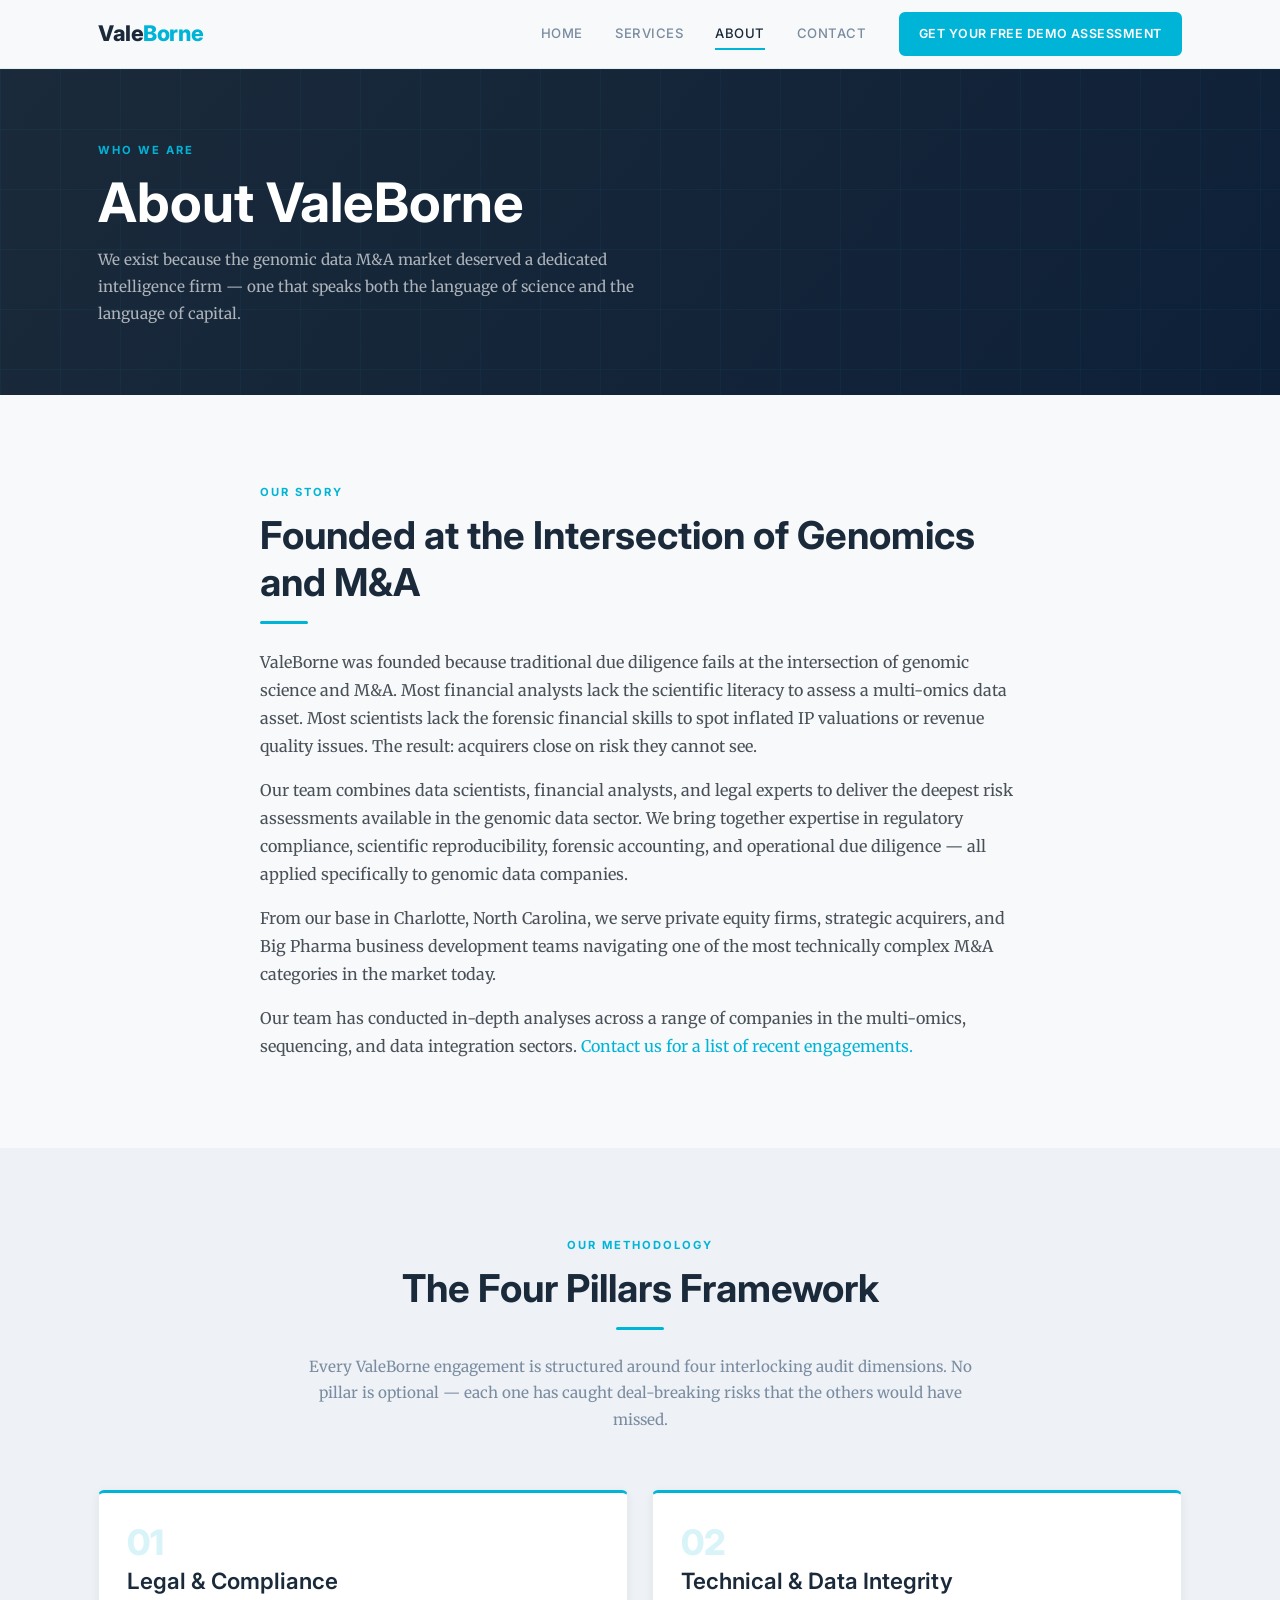
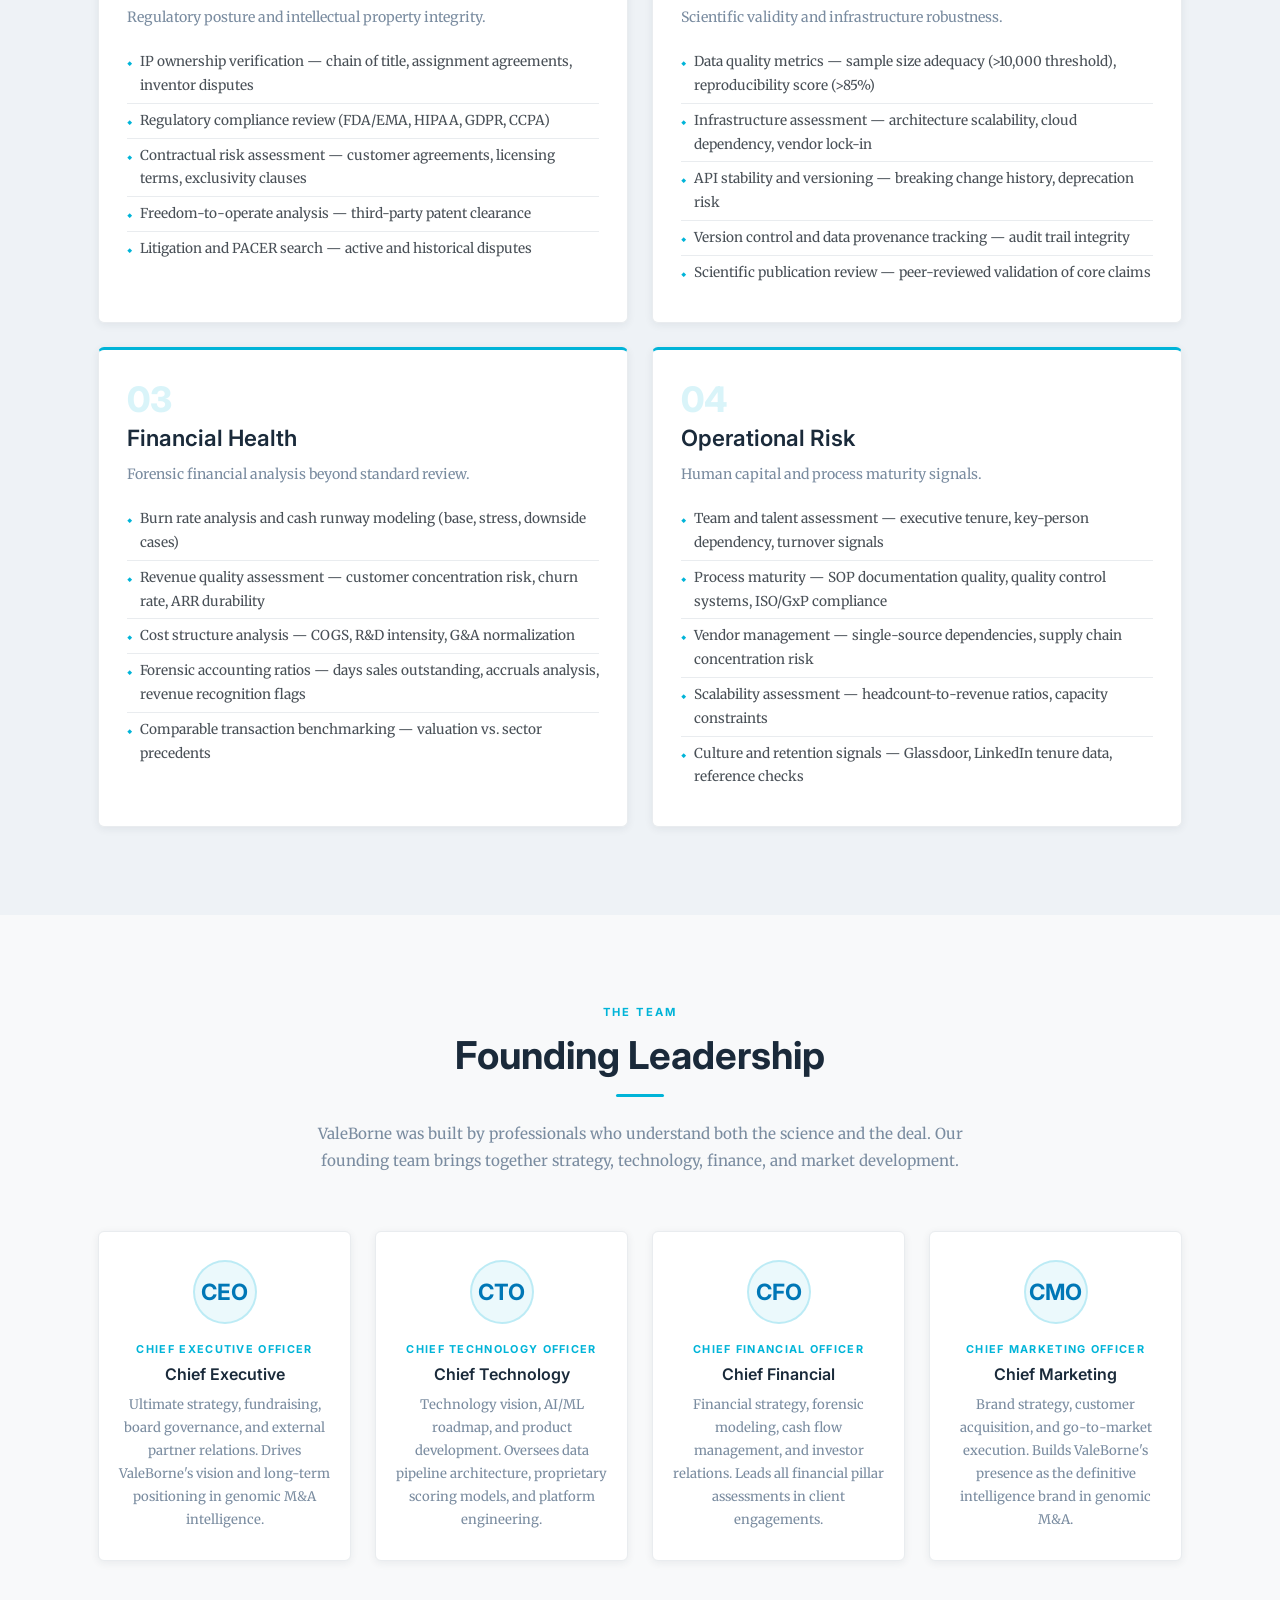
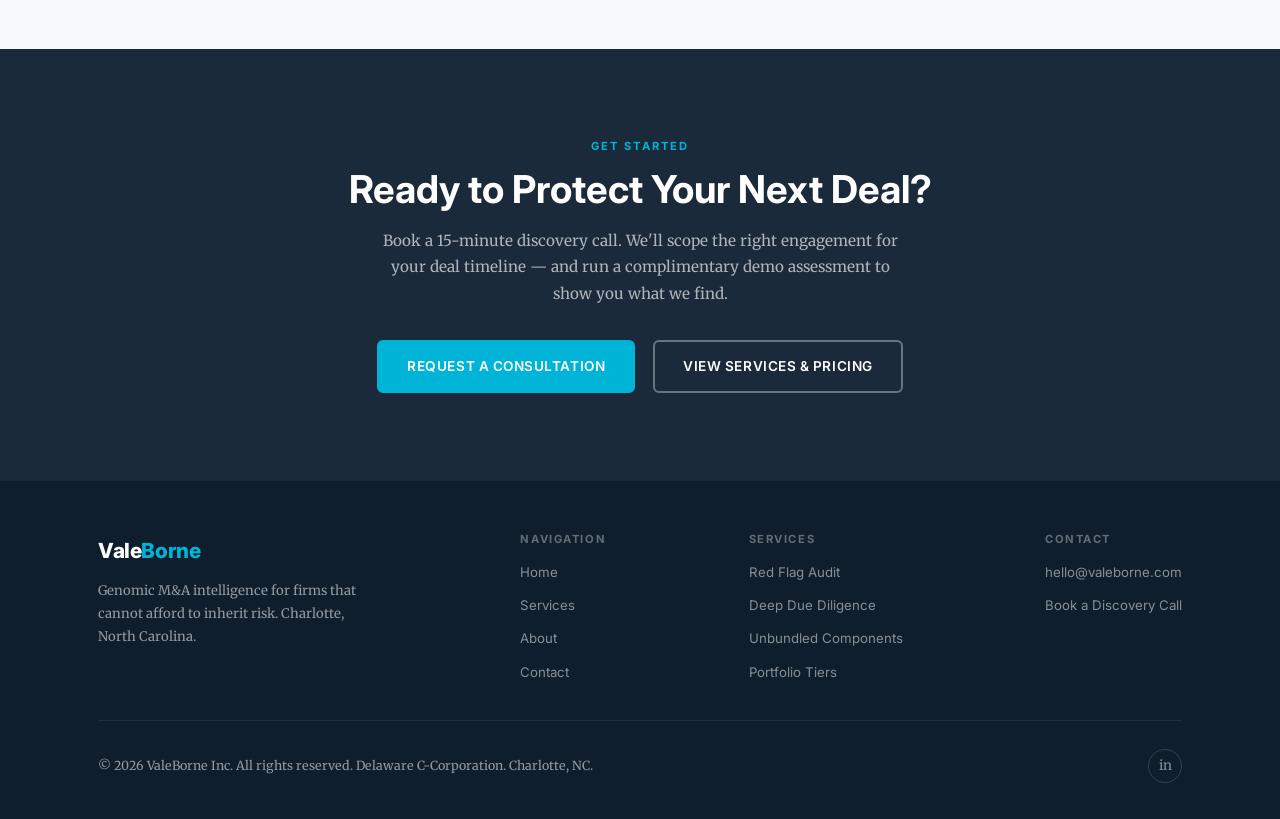
==== about.html @ 1d442483 "Add files via upload" ====
<!DOCTYPE html>
<html lang="en">
<head>
  <meta charset="UTF-8" />
  <meta name="viewport" content="width=device-width, initial-scale=1.0" />
  <title>About – ValeBorne Inc.</title>
  <meta name="description" content="Learn about ValeBorne's story, our four-pillar due diligence methodology, and the founding team behind genomic M&A intelligence." />
  <link rel="preconnect" href="https://fonts.googleapis.com" />
  <link rel="preconnect" href="https://fonts.gstatic.com" crossorigin />
  <link href="https://fonts.googleapis.com/css2?family=Inter:wght@300;400;500;600;700;800&family=Merriweather:ital,wght@0,300;0,400;0,700;1,300;1,400&display=swap" rel="stylesheet" />
  <link rel="stylesheet" href="styles.css" />
</head>
<body>

<div id="page-fade"></div>

<!-- ══════════════════════════════════════
     NAVIGATION
══════════════════════════════════════ -->
<header>
  <nav class="site-nav" id="site-nav" aria-label="Main navigation">
    <div class="container">
      <div class="nav-inner">
        <a href="index.html" class="nav-logo">Vale<span>Borne</span></a>

        <div class="nav-links">
          <a href="index.html">Home</a>
          <a href="services.html">Services</a>
          <a href="about.html" class="active">About</a>
          <a href="index.html#consultation">Contact</a>
        </div>
        <a href="index.html#consultation" class="btn btn-primary btn-sm nav-cta">
          Get Your Free Demo Assessment
        </a>

        <button class="nav-toggle" id="nav-toggle" aria-label="Toggle menu" aria-expanded="false">
          <span></span><span></span><span></span>
        </button>
      </div>
    </div>

    <div class="mobile-menu" id="mobile-menu">
      <a href="index.html">Home</a>
      <a href="services.html">Services</a>
      <a href="about.html">About</a>
      <a href="index.html#consultation">Contact</a>
      <a href="index.html#consultation" class="mob-cta">Get Your Free Demo Assessment</a>
    </div>
  </nav>
</header>

<!-- ══════════════════════════════════════
     PAGE HERO
══════════════════════════════════════ -->
<section class="page-hero" aria-labelledby="about-heading">
  <div class="container">
    <span class="overline">Who We Are</span>
    <h1 id="about-heading">About ValeBorne</h1>
    <p>We exist because the genomic data M&A market deserved a dedicated intelligence firm — one that speaks both the language of science and the language of capital.</p>
  </div>
</section>

<!-- ══════════════════════════════════════
     OUR STORY
══════════════════════════════════════ -->
<section class="section" aria-labelledby="story-heading">
  <div class="container">
    <div style="max-width: 760px; margin: 0 auto;">
      <div class="reveal">
        <span class="overline">Our Story</span>
        <h2 id="story-heading">Founded at the Intersection of Genomics and M&amp;A</h2>
        <div class="accent-rule"></div>
      </div>
      <div class="reveal reveal-d1">
        <p>
          ValeBorne was founded because traditional due diligence fails at the intersection of genomic science and M&amp;A. Most financial analysts lack the scientific literacy to assess a multi-omics data asset. Most scientists lack the forensic financial skills to spot inflated IP valuations or revenue quality issues. The result: acquirers close on risk they cannot see.
        </p>
        <p>
          Our team combines data scientists, financial analysts, and legal experts to deliver the deepest risk assessments available in the genomic data sector. We bring together expertise in regulatory compliance, scientific reproducibility, forensic accounting, and operational due diligence — all applied specifically to genomic data companies.
        </p>
        <p>
          From our base in Charlotte, North Carolina, we serve private equity firms, strategic acquirers, and Big Pharma business development teams navigating one of the most technically complex M&amp;A categories in the market today.
        </p>
        <p>
          Our team has conducted in-depth analyses across a range of companies in the multi-omics, sequencing, and data integration sectors. <a href="index.html#consultation">Contact us for a list of recent engagements.</a>
        </p>
      </div>
    </div>
  </div>
</section>

<!-- ══════════════════════════════════════
     FOUR PILLARS METHODOLOGY
══════════════════════════════════════ -->
<section class="section section-alt" aria-labelledby="pillars-heading">
  <div class="container">
    <div class="section-header reveal">
      <span class="overline">Our Methodology</span>
      <h2 id="pillars-heading">The Four Pillars Framework</h2>
      <div class="accent-rule centered"></div>
      <p>Every ValeBorne engagement is structured around four interlocking audit dimensions. No pillar is optional — each one has caught deal-breaking risks that the others would have missed.</p>
    </div>

    <div class="pillars-grid">

      <!-- Pillar 1 -->
      <div class="pillar-card reveal reveal-d1">
        <div class="pillar-number">01</div>
        <h3>Legal &amp; Compliance</h3>
        <p style="font-size:.88rem;color:var(--text-muted);margin-bottom:16px;">Regulatory posture and intellectual property integrity.</p>
        <ul>
          <li>IP ownership verification — chain of title, assignment agreements, inventor disputes</li>
          <li>Regulatory compliance review (FDA/EMA, HIPAA, GDPR, CCPA)</li>
          <li>Contractual risk assessment — customer agreements, licensing terms, exclusivity clauses</li>
          <li>Freedom-to-operate analysis — third-party patent clearance</li>
          <li>Litigation and PACER search — active and historical disputes</li>
        </ul>
      </div>

      <!-- Pillar 2 -->
      <div class="pillar-card reveal reveal-d2">
        <div class="pillar-number">02</div>
        <h3>Technical &amp; Data Integrity</h3>
        <p style="font-size:.88rem;color:var(--text-muted);margin-bottom:16px;">Scientific validity and infrastructure robustness.</p>
        <ul>
          <li>Data quality metrics — sample size adequacy (&gt;10,000 threshold), reproducibility score (&gt;85%)</li>
          <li>Infrastructure assessment — architecture scalability, cloud dependency, vendor lock-in</li>
          <li>API stability and versioning — breaking change history, deprecation risk</li>
          <li>Version control and data provenance tracking — audit trail integrity</li>
          <li>Scientific publication review — peer-reviewed validation of core claims</li>
        </ul>
      </div>

      <!-- Pillar 3 -->
      <div class="pillar-card reveal reveal-d3">
        <div class="pillar-number">03</div>
        <h3>Financial Health</h3>
        <p style="font-size:.88rem;color:var(--text-muted);margin-bottom:16px;">Forensic financial analysis beyond standard review.</p>
        <ul>
          <li>Burn rate analysis and cash runway modeling (base, stress, downside cases)</li>
          <li>Revenue quality assessment — customer concentration risk, churn rate, ARR durability</li>
          <li>Cost structure analysis — COGS, R&amp;D intensity, G&amp;A normalization</li>
          <li>Forensic accounting ratios — days sales outstanding, accruals analysis, revenue recognition flags</li>
          <li>Comparable transaction benchmarking — valuation vs. sector precedents</li>
        </ul>
      </div>

      <!-- Pillar 4 -->
      <div class="pillar-card reveal reveal-d4">
        <div class="pillar-number">04</div>
        <h3>Operational Risk</h3>
        <p style="font-size:.88rem;color:var(--text-muted);margin-bottom:16px;">Human capital and process maturity signals.</p>
        <ul>
          <li>Team and talent assessment — executive tenure, key-person dependency, turnover signals</li>
          <li>Process maturity — SOP documentation quality, quality control systems, ISO/GxP compliance</li>
          <li>Vendor management — single-source dependencies, supply chain concentration risk</li>
          <li>Scalability assessment — headcount-to-revenue ratios, capacity constraints</li>
          <li>Culture and retention signals — Glassdoor, LinkedIn tenure data, reference checks</li>
        </ul>
      </div>

    </div>
  </div>
</section>

<!-- ══════════════════════════════════════
     FOUNDING TEAM
══════════════════════════════════════ -->
<section class="section" aria-labelledby="team-heading">
  <div class="container">
    <div class="section-header reveal">
      <span class="overline">The Team</span>
      <h2 id="team-heading">Founding Leadership</h2>
      <div class="accent-rule centered"></div>
      <p>ValeBorne was built by professionals who understand both the science and the deal. Our founding team brings together strategy, technology, finance, and market development.</p>
    </div>

    <div class="team-grid">

      <div class="team-card reveal reveal-d1">
        <div class="team-avatar">CEO</div>
        <span class="role">Chief Executive Officer</span>
        <h3>Chief Executive</h3>
        <p>Ultimate strategy, fundraising, board governance, and external partner relations. Drives ValeBorne's vision and long-term positioning in genomic M&amp;A intelligence.</p>
      </div>

      <div class="team-card reveal reveal-d2">
        <div class="team-avatar">CTO</div>
        <span class="role">Chief Technology Officer</span>
        <h3>Chief Technology</h3>
        <p>Technology vision, AI/ML roadmap, and product development. Oversees data pipeline architecture, proprietary scoring models, and platform engineering.</p>
      </div>

      <div class="team-card reveal reveal-d3">
        <div class="team-avatar">CFO</div>
        <span class="role">Chief Financial Officer</span>
        <h3>Chief Financial</h3>
        <p>Financial strategy, forensic modeling, cash flow management, and investor relations. Leads all financial pillar assessments in client engagements.</p>
      </div>

      <div class="team-card reveal reveal-d4">
        <div class="team-avatar">CMO</div>
        <span class="role">Chief Marketing Officer</span>
        <h3>Chief Marketing</h3>
        <p>Brand strategy, customer acquisition, and go-to-market execution. Builds ValeBorne's presence as the definitive intelligence brand in genomic M&amp;A.</p>
      </div>

    </div>
  </div>
</section>

<!-- ══════════════════════════════════════
     CTA STRIP
══════════════════════════════════════ -->
<section class="section section-dark" aria-label="Call to action">
  <div class="container" style="text-align: center;">
    <div class="reveal">
      <span class="overline">Get Started</span>
      <h2 style="color: var(--white); margin-bottom: 16px;">Ready to Protect Your Next Deal?</h2>
      <p style="color: rgba(255,255,255,.65); max-width: 520px; margin: 0 auto 32px; font-size: .95rem;">
        Book a 15-minute discovery call. We'll scope the right engagement for your deal timeline — and run a complimentary demo assessment to show you what we find.
      </p>
      <a href="index.html#consultation" class="btn btn-primary" style="margin-right: 14px;">Request a Consultation</a>
      <a href="services.html" class="btn btn-outline-white">View Services &amp; Pricing</a>
    </div>
  </div>
</section>

<!-- ══════════════════════════════════════
     FOOTER
══════════════════════════════════════ -->
<footer class="site-footer" aria-label="Site footer">
  <div class="container">
    <div class="footer-inner">
      <div class="footer-brand">
        <a href="index.html" class="nav-logo">Vale<span>Borne</span></a>
        <p>Genomic M&amp;A intelligence for firms that cannot afford to inherit risk. Charlotte, North Carolina.</p>
      </div>
      <div class="footer-links">
        <h4>Navigation</h4>
        <a href="index.html">Home</a>
        <a href="services.html">Services</a>
        <a href="about.html">About</a>
        <a href="index.html#consultation">Contact</a>
      </div>
      <div class="footer-links">
        <h4>Services</h4>
        <a href="services.html#rfa">Red Flag Audit</a>
        <a href="services.html#ddd">Deep Due Diligence</a>
        <a href="services.html#unbundled">Unbundled Components</a>
        <a href="services.html#tiers">Portfolio Tiers</a>
      </div>
      <div class="footer-links">
        <h4>Contact</h4>
        <a href="mailto:hello@valeborne.com">hello@valeborne.com</a>
        <a href="index.html#consultation">Book a Discovery Call</a>
      </div>
    </div>
    <div class="footer-bottom">
      <p>© 2026 ValeBorne Inc. All rights reserved. Delaware C-Corporation. Charlotte, NC.</p>
      <div class="footer-social">
        <a href="#" aria-label="ValeBorne on LinkedIn" title="LinkedIn">in</a>
      </div>
    </div>
  </div>
</footer>

<script>
  const nav = document.getElementById('site-nav');
  window.addEventListener('scroll', () => {
    nav.classList.toggle('scrolled', window.scrollY > 20);
  });

  const toggle = document.getElementById('nav-toggle');
  const mobileMenu = document.getElementById('mobile-menu');
  toggle.addEventListener('click', () => {
    const open = mobileMenu.classList.toggle('open');
    toggle.setAttribute('aria-expanded', open);
  });
  mobileMenu.querySelectorAll('a').forEach(link => {
    link.addEventListener('click', () => {
      mobileMenu.classList.remove('open');
      toggle.setAttribute('aria-expanded', false);
    });
  });

  const revealObserver = new IntersectionObserver((entries) => {
    entries.forEach(entry => {
      if (entry.isIntersecting) {
        entry.target.classList.add('visible');
        revealObserver.unobserve(entry.target);
      }
    });
  }, { threshold: 0.1, rootMargin: '0px 0px -40px 0px' });
  document.querySelectorAll('.reveal').forEach(el => revealObserver.observe(el));
</script>
</body>
</html>
---- styles.css ----
/* ============================================================
   ValeBorne Inc. — Shared Stylesheet
   Palette: off-white bg, deep slate headings, electric cyan accent
   Fonts:   Inter (headings) + Merriweather (body)
   ============================================================ */

/* ── TOKENS ── */
:root {
  --bg:           #F8F9FA;
  --bg-alt:       #EEF2F6;
  --bg-dark:      #1A2A3A;
  --bg-dark-2:    #0F1E2C;
  --text-head:    #1A2A3A;
  --text-body:    #495057;
  --text-muted:   #7A8CA0;
  --accent:       #00B4D8;
  --accent-hover: #0077B6;
  --border:       #E9ECEF;
  --white:        #FFFFFF;
  --radius:       6px;
  --shadow-sm:    0 2px 8px  rgba(26,42,58,.07);
  --shadow-md:    0 6px 24px rgba(26,42,58,.11);
  --shadow-lg:    0 16px 48px rgba(26,42,58,.15);
  --trans:        .25s cubic-bezier(.4,0,.2,1);
  --max-w:        1140px;
  --font-head:    'Inter', sans-serif;
  --font-body:    'Merriweather', Georgia, serif;
}

/* ── RESET ── */
*, *::before, *::after { box-sizing: border-box; margin: 0; padding: 0; }
html   { scroll-behavior: smooth; font-size: 16px; }
body   { font-family: var(--font-body); background: var(--bg); color: var(--text-body); line-height: 1.75; overflow-x: hidden; }
img    { display: block; max-width: 100%; }
a      { color: var(--accent); text-decoration: none; transition: color var(--trans); }
a:hover{ color: var(--accent-hover); }
ul     { list-style: none; }

/* ── SCROLLBAR ── */
::-webkit-scrollbar       { width: 5px; }
::-webkit-scrollbar-track { background: var(--bg); }
::-webkit-scrollbar-thumb { background: var(--accent); border-radius: 3px; }

/* ── PAGE FADE-IN ── */
#page-fade {
  position: fixed; inset: 0;
  background: var(--white);
  z-index: 9999;
  pointer-events: none;
  animation: pageFade .75s ease forwards;
}
@keyframes pageFade {
  0%   { opacity: 1; }
  100% { opacity: 0; visibility: hidden; }
}

/* ── TYPOGRAPHY ── */
h1, h2, h3, h4 {
  font-family: var(--font-head);
  color: var(--text-head);
  line-height: 1.2;
  font-weight: 700;
}
h1 { font-size: clamp(2.1rem, 4.5vw, 3.4rem); }
h2 { font-size: clamp(1.7rem, 3vw, 2.5rem); }
h3 { font-size: clamp(1.15rem, 2vw, 1.4rem); font-weight: 600; }
h4 { font-size: 1rem; font-weight: 600; }
p  { margin-bottom: 1rem; }
p:last-child { margin-bottom: 0; }

.overline {
  font-family: var(--font-head);
  font-size: .7rem;
  font-weight: 700;
  letter-spacing: .18em;
  text-transform: uppercase;
  color: var(--accent);
  display: block;
  margin-bottom: .6rem;
}

/* ── LAYOUT HELPERS ── */
.container {
  width: 100%;
  max-width: var(--max-w);
  margin: 0 auto;
  padding: 0 28px;
}
.section { padding: 88px 0; }
.section-alt { background: var(--bg-alt); }
.section-dark {
  background: var(--bg-dark);
  color: rgba(255,255,255,.8);
}
.section-dark h1,
.section-dark h2,
.section-dark h3,
.section-dark h4 { color: var(--white); }
.section-dark .overline { color: var(--accent); }

.section-header {
  text-align: center;
  max-width: 680px;
  margin: 0 auto 56px;
}
.section-header p {
  color: var(--text-muted);
  font-size: .95rem;
  margin-top: .75rem;
}

.grid-2 { display: grid; grid-template-columns: 1fr 1fr; gap: 32px; }
.grid-3 { display: grid; grid-template-columns: repeat(3, 1fr); gap: 28px; }
.grid-4 { display: grid; grid-template-columns: repeat(4, 1fr); gap: 24px; }

/* ── BUTTONS ── */
.btn {
  display: inline-flex;
  align-items: center;
  gap: 8px;
  font-family: var(--font-head);
  font-size: .85rem;
  font-weight: 600;
  letter-spacing: .04em;
  text-transform: uppercase;
  padding: 13px 28px;
  border-radius: var(--radius);
  border: 2px solid transparent;
  cursor: pointer;
  transition: background var(--trans), color var(--trans), border-color var(--trans), transform var(--trans), box-shadow var(--trans);
  text-decoration: none;
  white-space: nowrap;
}
.btn:hover { transform: translateY(-1px); }
.btn-primary {
  background: var(--accent);
  color: var(--white);
  border-color: var(--accent);
}
.btn-primary:hover {
  background: var(--accent-hover);
  border-color: var(--accent-hover);
  color: var(--white);
  box-shadow: 0 6px 20px rgba(0,180,216,.35);
}
.btn-outline {
  background: transparent;
  color: var(--text-head);
  border-color: var(--border);
}
.btn-outline:hover {
  border-color: var(--accent);
  color: var(--accent);
}
.btn-outline-white {
  background: transparent;
  color: var(--white);
  border-color: rgba(255,255,255,.35);
}
.btn-outline-white:hover {
  border-color: var(--white);
  color: var(--white);
  background: rgba(255,255,255,.08);
}
.btn-sm { padding: 9px 18px; font-size: .78rem; }

/* ── CARDS ── */
.card {
  background: var(--white);
  border: 1px solid var(--border);
  border-radius: var(--radius);
  padding: 36px 32px;
  box-shadow: var(--shadow-sm);
  transition: box-shadow var(--trans), transform var(--trans), border-color var(--trans);
}
.card:hover {
  box-shadow: var(--shadow-md);
  transform: translateY(-3px);
  border-color: rgba(0,180,216,.25);
}
.card-icon {
  width: 48px; height: 48px;
  background: rgba(0,180,216,.08);
  border: 1px solid rgba(0,180,216,.18);
  border-radius: var(--radius);
  display: flex; align-items: center; justify-content: center;
  margin-bottom: 20px;
  color: var(--accent);
  font-size: 1.3rem;
}
.card h3 { margin-bottom: .5rem; }
.card p  { font-size: .88rem; color: var(--text-muted); margin-bottom: 0; }

/* Service-specific card extras */
.card .price {
  font-family: var(--font-head);
  font-size: 2rem;
  font-weight: 800;
  color: var(--accent-hover);
  line-height: 1;
  margin: 12px 0 4px;
}
.card .duration {
  font-family: var(--font-head);
  font-size: .72rem;
  font-weight: 600;
  letter-spacing: .1em;
  text-transform: uppercase;
  color: var(--text-muted);
  margin-bottom: 16px;
}
.card .desc { font-size: .88rem; color: var(--text-body); margin-bottom: 20px; }
.card ul.features {
  list-style: none;
  margin-bottom: 24px;
}
.card ul.features li {
  font-size: .85rem;
  color: var(--text-body);
  padding: 6px 0;
  border-bottom: 1px solid var(--border);
  display: flex;
  align-items: flex-start;
  gap: 10px;
}
.card ul.features li:last-child { border-bottom: none; }
.card ul.features li::before {
  content: '→';
  color: var(--accent);
  font-size: .8rem;
  flex-shrink: 0;
  margin-top: 1px;
}
.card.featured {
  border-color: var(--accent);
  box-shadow: 0 0 0 3px rgba(0,180,216,.12), var(--shadow-md);
  position: relative;
}
.card.featured::before {
  content: 'Most Popular';
  position: absolute;
  top: -1px; right: 24px;
  background: var(--accent);
  color: var(--white);
  font-family: var(--font-head);
  font-size: .65rem;
  font-weight: 700;
  letter-spacing: .1em;
  text-transform: uppercase;
  padding: 4px 12px;
  border-radius: 0 0 var(--radius) var(--radius);
}

/* Pill / badge */
.badge {
  display: inline-block;
  font-family: var(--font-head);
  font-size: .68rem;
  font-weight: 700;
  letter-spacing: .1em;
  text-transform: uppercase;
  padding: 3px 10px;
  border-radius: 20px;
  background: rgba(0,180,216,.1);
  color: var(--accent-hover);
  border: 1px solid rgba(0,180,216,.22);
  margin-bottom: 12px;
}
.badge-gold   { background: rgba(201,168,76,.1); color: #a07a20; border-color: rgba(201,168,76,.3); }
.badge-silver { background: rgba(100,116,139,.1); color: #4a5568; border-color: rgba(100,116,139,.3); }
.badge-bronze { background: rgba(180,100,60,.1); color: #8b4513; border-color: rgba(180,100,60,.3); }

/* Divider accent line */
.accent-rule {
  width: 48px; height: 3px;
  background: var(--accent);
  border-radius: 2px;
  margin: 16px 0 24px;
}
.accent-rule.centered { margin: 16px auto 24px; }

/* ─────────────────────────────────────────
   NAVIGATION
───────────────────────────────────────── */
.site-nav {
  position: sticky;
  top: 0;
  z-index: 900;
  background: rgba(248,249,250,.95);
  backdrop-filter: blur(12px);
  border-bottom: 1px solid var(--border);
  transition: box-shadow var(--trans);
}
.site-nav.scrolled {
  box-shadow: 0 2px 16px rgba(26,42,58,.09);
}
.nav-inner {
  display: flex;
  align-items: center;
  height: 68px;
  gap: 0;
}
.nav-logo {
  font-family: var(--font-head);
  font-size: 1.35rem;
  font-weight: 800;
  color: var(--text-head);
  text-decoration: none;
  letter-spacing: -.02em;
  flex-shrink: 0;
}
.nav-logo span { color: var(--accent); }

/* Push links to the right, away from logo */
.nav-links {
  display: flex;
  align-items: center;
  gap: 32px;
  margin-left: auto;
}
.nav-links a {
  font-family: var(--font-head);
  font-size: .82rem;
  font-weight: 500;
  letter-spacing: .04em;
  text-transform: uppercase;
  color: var(--text-muted);
  text-decoration: none;
  transition: color var(--trans);
  padding: 4px 0;
  border-bottom: 2px solid transparent;
  transition: color var(--trans), border-color var(--trans);
}
.nav-links a:hover,
.nav-links a.active {
  color: var(--text-head);
  border-bottom-color: var(--accent);
}
.nav-cta {
  margin-left: 32px;
  flex-shrink: 0;
}

/* Mobile hamburger */
.nav-toggle {
  display: none;
  flex-direction: column;
  gap: 5px;
  cursor: pointer;
  background: none;
  border: none;
  margin-left: auto;
  padding: 4px;
}
.nav-toggle span {
  display: block;
  width: 22px; height: 2px;
  background: var(--text-head);
  border-radius: 2px;
  transition: var(--trans);
}
.mobile-menu {
  display: none;
  flex-direction: column;
  gap: 0;
  background: var(--white);
  border-top: 1px solid var(--border);
  padding: 16px 0;
}
.mobile-menu a {
  font-family: var(--font-head);
  font-size: .9rem;
  font-weight: 500;
  color: var(--text-head);
  padding: 12px 28px;
  display: block;
  border-bottom: 1px solid var(--border);
  text-transform: uppercase;
  letter-spacing: .06em;
}
.mobile-menu a:last-child { border-bottom: none; }
.mobile-menu a.mob-cta {
  color: var(--white);
  background: var(--accent);
  margin: 12px 28px 4px;
  border-radius: var(--radius);
  text-align: center;
  border-bottom: none;
}
.mobile-menu a.mob-cta:hover { background: var(--accent-hover); }

/* ─────────────────────────────────────────
   HERO
───────────────────────────────────────── */
.hero {
  background: linear-gradient(130deg, var(--bg-dark) 0%, #0e2038 55%, #152d4e 100%);
  color: var(--white);
  padding: 100px 0 96px;
  position: relative;
  overflow: hidden;
}
/* Subtle grid pattern */
.hero::before {
  content: '';
  position: absolute;
  inset: 0;
  background-image:
    linear-gradient(rgba(0,180,216,.06) 1px, transparent 1px),
    linear-gradient(90deg, rgba(0,180,216,.06) 1px, transparent 1px);
  background-size: 60px 60px;
  pointer-events: none;
}
/* Glowing orb */
.hero::after {
  content: '';
  position: absolute;
  top: -120px; right: -80px;
  width: 560px; height: 560px;
  background: radial-gradient(circle, rgba(0,180,216,.18) 0%, transparent 70%);
  pointer-events: none;
}
.hero-content {
  position: relative;
  z-index: 1;
  max-width: 740px;
}
.hero-eyebrow {
  font-family: var(--font-head);
  font-size: .72rem;
  font-weight: 700;
  letter-spacing: .2em;
  text-transform: uppercase;
  color: var(--accent);
  display: flex;
  align-items: center;
  gap: 12px;
  margin-bottom: 24px;
}
.hero-eyebrow::before {
  content: '';
  display: block;
  width: 28px; height: 2px;
  background: var(--accent);
  border-radius: 1px;
}
.hero h1 {
  color: var(--white);
  margin-bottom: 24px;
  font-size: clamp(2.2rem, 4.5vw, 3.5rem);
  line-height: 1.15;
}
.hero h1 em {
  font-style: normal;
  color: var(--accent);
}
.hero-sub {
  font-size: 1.05rem;
  color: rgba(255,255,255,.72);
  max-width: 600px;
  margin-bottom: 36px;
  line-height: 1.8;
}
.hero-free-offer {
  display: inline-flex;
  align-items: center;
  gap: 10px;
  background: rgba(0,180,216,.12);
  border: 1px solid rgba(0,180,216,.3);
  border-radius: var(--radius);
  padding: 12px 20px;
  margin-bottom: 36px;
  font-family: var(--font-head);
  font-size: .85rem;
  color: rgba(255,255,255,.9);
}
.hero-free-offer strong { color: var(--accent); }
.hero-ctas { display: flex; gap: 14px; flex-wrap: wrap; }
.hero-stats {
  display: flex;
  gap: 40px;
  margin-top: 56px;
  padding-top: 40px;
  border-top: 1px solid rgba(255,255,255,.1);
  flex-wrap: wrap;
}
.hero-stat .num {
  font-family: var(--font-head);
  font-size: 2rem;
  font-weight: 800;
  color: var(--accent);
  line-height: 1;
}
.hero-stat .lbl {
  font-family: var(--font-head);
  font-size: .72rem;
  font-weight: 500;
  letter-spacing: .06em;
  text-transform: uppercase;
  color: rgba(255,255,255,.5);
  margin-top: 4px;
}

/* ─────────────────────────────────────────
   SERVICES SUMMARY (homepage)
───────────────────────────────────────── */
.service-summary-grid {
  display: grid;
  grid-template-columns: repeat(auto-fit, minmax(210px, 1fr));
  gap: 24px;
}
.service-summary-card {
  background: var(--white);
  border: 1px solid var(--border);
  border-radius: var(--radius);
  padding: 28px 24px;
  box-shadow: var(--shadow-sm);
  transition: box-shadow var(--trans), transform var(--trans), border-color var(--trans);
}
.service-summary-card:hover {
  box-shadow: var(--shadow-md);
  transform: translateY(-3px);
  border-color: rgba(0,180,216,.25);
}
.service-summary-card .icon {
  font-size: 1.6rem;
  margin-bottom: 14px;
}
.service-summary-card h3 {
  font-size: 1rem;
  margin-bottom: 8px;
}
.service-summary-card p {
  font-size: .83rem;
  color: var(--text-muted);
  margin-bottom: 0;
}
.services-link-row {
  text-align: center;
  margin-top: 40px;
}

/* ─────────────────────────────────────────
   CONSULTATION SECTION
───────────────────────────────────────── */
.consultation-layout {
  display: grid;
  grid-template-columns: 1fr 1fr;
  gap: 56px;
  align-items: start;
}
.consult-info h2 { margin-bottom: 12px; }
.consult-info p  { color: var(--text-body); }
.consult-info .email-link {
  display: inline-flex;
  align-items: center;
  gap: 8px;
  font-family: var(--font-head);
  font-size: .95rem;
  font-weight: 600;
  color: var(--accent-hover);
  margin: 20px 0;
  padding: 12px 20px;
  border: 1px solid rgba(0,119,182,.2);
  border-radius: var(--radius);
  background: rgba(0,119,182,.04);
  transition: background var(--trans), border-color var(--trans);
}
.consult-info .email-link:hover {
  background: rgba(0,119,182,.08);
  border-color: rgba(0,119,182,.4);
  color: var(--accent-hover);
}
.founder-offer {
  margin-top: 20px;
  padding: 16px 20px;
  background: rgba(0,180,216,.06);
  border: 1px solid rgba(0,180,216,.2);
  border-left: 3px solid var(--accent);
  border-radius: 0 var(--radius) var(--radius) 0;
  font-family: var(--font-head);
  font-size: .85rem;
  color: var(--text-body);
}
.founder-offer strong { color: var(--accent-hover); }

/* Calendly embed container */
.calendly-embed {
  background: var(--white);
  border: 1px solid var(--border);
  border-radius: var(--radius);
  min-height: 460px;
  display: flex;
  align-items: center;
  justify-content: center;
  box-shadow: var(--shadow-sm);
  overflow: hidden;
  position: relative;
}
/* Placeholder shown until real embed is inserted */
.calendly-placeholder {
  text-align: center;
  padding: 40px;
}
.calendly-placeholder .cal-icon {
  font-size: 3rem;
  margin-bottom: 16px;
  opacity: .4;
}
.calendly-placeholder h4 {
  color: var(--text-muted);
  font-size: .9rem;
  font-weight: 500;
  margin-bottom: 8px;
}
.calendly-placeholder code {
  font-size: .78rem;
  color: var(--accent-hover);
  background: rgba(0,119,182,.06);
  padding: 4px 8px;
  border-radius: 4px;
}

/* ─────────────────────────────────────────
   ABOUT PAGE
───────────────────────────────────────── */
.page-hero {
  background: linear-gradient(130deg, var(--bg-dark) 0%, #0e2038 100%);
  padding: 72px 0 68px;
  position: relative;
  overflow: hidden;
}
.page-hero::before {
  content: '';
  position: absolute;
  inset: 0;
  background-image:
    linear-gradient(rgba(0,180,216,.05) 1px, transparent 1px),
    linear-gradient(90deg, rgba(0,180,216,.05) 1px, transparent 1px);
  background-size: 60px 60px;
  pointer-events: none;
}
.page-hero .container { position: relative; z-index: 1; }
.page-hero h1 { color: var(--white); margin-bottom: 12px; }
.page-hero p  { color: rgba(255,255,255,.65); max-width: 560px; font-size: .95rem; margin: 0; }

.pillars-grid {
  display: grid;
  grid-template-columns: repeat(2, 1fr);
  gap: 24px;
}
.pillar-card {
  background: var(--white);
  border: 1px solid var(--border);
  border-radius: var(--radius);
  padding: 32px 28px;
  box-shadow: var(--shadow-sm);
  transition: box-shadow var(--trans), transform var(--trans);
  border-top: 3px solid var(--accent);
}
.pillar-card:hover { box-shadow: var(--shadow-md); transform: translateY(-3px); }
.pillar-number {
  font-family: var(--font-head);
  font-size: 2.2rem;
  font-weight: 800;
  color: rgba(0,180,216,.15);
  line-height: 1;
  margin-bottom: 8px;
}
.pillar-card h3 { margin-bottom: 10px; }
.pillar-card ul {
  list-style: none;
  margin-top: 12px;
}
.pillar-card ul li {
  font-size: .85rem;
  color: var(--text-body);
  padding: 5px 0;
  border-bottom: 1px solid var(--border);
  display: flex;
  align-items: flex-start;
  gap: 8px;
}
.pillar-card ul li:last-child { border-bottom: none; }
.pillar-card ul li::before {
  content: '◆';
  color: var(--accent);
  font-size: .5rem;
  flex-shrink: 0;
  margin-top: 6px;
}

.team-grid {
  display: grid;
  grid-template-columns: repeat(4, 1fr);
  gap: 24px;
}
.team-card {
  background: var(--white);
  border: 1px solid var(--border);
  border-radius: var(--radius);
  padding: 28px 20px;
  text-align: center;
  box-shadow: var(--shadow-sm);
  transition: box-shadow var(--trans), transform var(--trans);
}
.team-card:hover { box-shadow: var(--shadow-md); transform: translateY(-3px); }
.team-avatar {
  width: 64px; height: 64px;
  background: rgba(0,180,216,.08);
  border: 2px solid rgba(0,180,216,.2);
  border-radius: 50%;
  margin: 0 auto 16px;
  display: flex; align-items: center; justify-content: center;
  font-family: var(--font-head);
  font-size: 1.4rem;
  font-weight: 700;
  color: var(--accent-hover);
}
.team-card .role {
  font-family: var(--font-head);
  font-size: .68rem;
  font-weight: 700;
  letter-spacing: .12em;
  text-transform: uppercase;
  color: var(--accent);
  margin-bottom: 6px;
  display: block;
}
.team-card h3 { font-size: 1rem; margin-bottom: 10px; }
.team-card p  { font-size: .82rem; color: var(--text-muted); margin: 0; }

/* ─────────────────────────────────────────
   SERVICES PAGE
───────────────────────────────────────── */
.services-section + .services-section {
  padding-top: 0;
}
.tier-comparison {
  overflow-x: auto;
}
.tier-table {
  width: 100%;
  border-collapse: separate;
  border-spacing: 0;
  border: 1px solid var(--border);
  border-radius: var(--radius);
  overflow: hidden;
}
.tier-table th {
  font-family: var(--font-head);
  font-size: .8rem;
  font-weight: 700;
  letter-spacing: .08em;
  text-transform: uppercase;
  color: var(--text-head);
  background: var(--bg-alt);
  padding: 14px 20px;
  text-align: left;
  border-bottom: 1px solid var(--border);
}
.tier-table td {
  padding: 16px 20px;
  font-size: .87rem;
  color: var(--text-body);
  border-bottom: 1px solid var(--border);
  vertical-align: top;
}
.tier-table tr:last-child td { border-bottom: none; }
.tier-table td:first-child { font-family: var(--font-head); font-weight: 600; color: var(--text-head); }
.tier-table .price-cell {
  font-family: var(--font-head);
  font-weight: 800;
  color: var(--accent-hover);
  font-size: 1rem;
}
.tier-table .discount-cell {
  color: #2e7d32;
  font-family: var(--font-head);
  font-weight: 600;
  font-size: .82rem;
}

.package-cards {
  display: grid;
  grid-template-columns: 1fr 1fr;
  gap: 24px;
}
.package-card {
  background: var(--bg-dark);
  border-radius: var(--radius);
  padding: 36px 32px;
  color: rgba(255,255,255,.8);
}
.package-card h3 { color: var(--white); margin-bottom: 6px; }
.package-card .pkg-price {
  font-family: var(--font-head);
  font-size: 2.2rem;
  font-weight: 800;
  color: var(--accent);
  line-height: 1;
  margin: 12px 0 4px;
}
.package-card .pkg-benefit {
  font-family: var(--font-head);
  font-size: .78rem;
  font-weight: 600;
  letter-spacing: .08em;
  text-transform: uppercase;
  color: rgba(255,255,255,.45);
  margin-bottom: 20px;
}
.package-card p { font-size: .88rem; margin-bottom: 24px; }

/* ─────────────────────────────────────────
   FOOTER
───────────────────────────────────────── */
.site-footer {
  background: var(--bg-dark-2);
  color: rgba(255,255,255,.55);
  padding: 52px 0 36px;
}
.footer-inner {
  display: flex;
  align-items: flex-start;
  justify-content: space-between;
  gap: 40px;
  flex-wrap: wrap;
  padding-bottom: 36px;
  border-bottom: 1px solid rgba(255,255,255,.08);
  margin-bottom: 28px;
}
.footer-brand .nav-logo {
  font-family: var(--font-head);
  font-size: 1.3rem;
  font-weight: 800;
  color: var(--white);
  text-decoration: none;
  letter-spacing: -.02em;
  display: block;
  margin-bottom: 10px;
}
.footer-brand .nav-logo span { color: var(--accent); }
.footer-brand p { font-size: .82rem; max-width: 280px; margin: 0; }
.footer-links { display: flex; flex-direction: column; gap: 10px; }
.footer-links h4 {
  font-family: var(--font-head);
  font-size: .7rem;
  font-weight: 700;
  letter-spacing: .14em;
  text-transform: uppercase;
  color: rgba(255,255,255,.35);
  margin-bottom: 4px;
}
.footer-links a {
  font-family: var(--font-head);
  font-size: .83rem;
  color: rgba(255,255,255,.5);
  text-decoration: none;
  transition: color var(--trans);
}
.footer-links a:hover { color: var(--accent); }
.footer-bottom {
  display: flex;
  justify-content: space-between;
  align-items: center;
  flex-wrap: wrap;
  gap: 12px;
}
.footer-bottom p { font-size: .78rem; margin: 0; }
.footer-social {
  display: flex; gap: 16px;
}
.footer-social a {
  width: 34px; height: 34px;
  border: 1px solid rgba(255,255,255,.15);
  border-radius: 50%;
  display: flex; align-items: center; justify-content: center;
  color: rgba(255,255,255,.5);
  font-size: .85rem;
  text-decoration: none;
  transition: border-color var(--trans), color var(--trans), background var(--trans);
}
.footer-social a:hover {
  border-color: var(--accent);
  color: var(--accent);
  background: rgba(0,180,216,.08);
}

/* ─────────────────────────────────────────
   SCROLL REVEAL
───────────────────────────────────────── */
.reveal {
  opacity: 0;
  transform: translateY(24px);
  transition: opacity .65s cubic-bezier(.4,0,.2,1), transform .65s cubic-bezier(.4,0,.2,1);
}
.reveal.visible { opacity: 1; transform: translateY(0); }
.reveal-d1 { transition-delay: .1s; }
.reveal-d2 { transition-delay: .2s; }
.reveal-d3 { transition-delay: .3s; }
.reveal-d4 { transition-delay: .4s; }

/* ─────────────────────────────────────────
   RESPONSIVE
───────────────────────────────────────── */
@media (max-width: 900px) {
  .nav-links, .nav-cta { display: none; }
  .nav-toggle { display: flex; }
  .mobile-menu.open { display: flex; }

  .hero { padding: 72px 0 64px; }
  .hero-stats { gap: 24px; }
  .section { padding: 64px 0; }

  .consultation-layout { grid-template-columns: 1fr; gap: 40px; }
  .pillars-grid { grid-template-columns: 1fr; }
  .team-grid { grid-template-columns: repeat(2, 1fr); }
  .grid-2, .grid-3, .grid-4 { grid-template-columns: 1fr; }
  .package-cards { grid-template-columns: 1fr; }

  .footer-inner { flex-direction: column; gap: 32px; }
  .footer-bottom { flex-direction: column; text-align: center; }
}

@media (max-width: 600px) {
  .hero h1 { font-size: 1.9rem; }
  .hero-ctas { flex-direction: column; }
  .hero-ctas .btn { text-align: center; justify-content: center; }
  .team-grid { grid-template-columns: 1fr; }
  .hero-stats { flex-direction: column; gap: 20px; }
  .container { padding: 0 18px; }
}
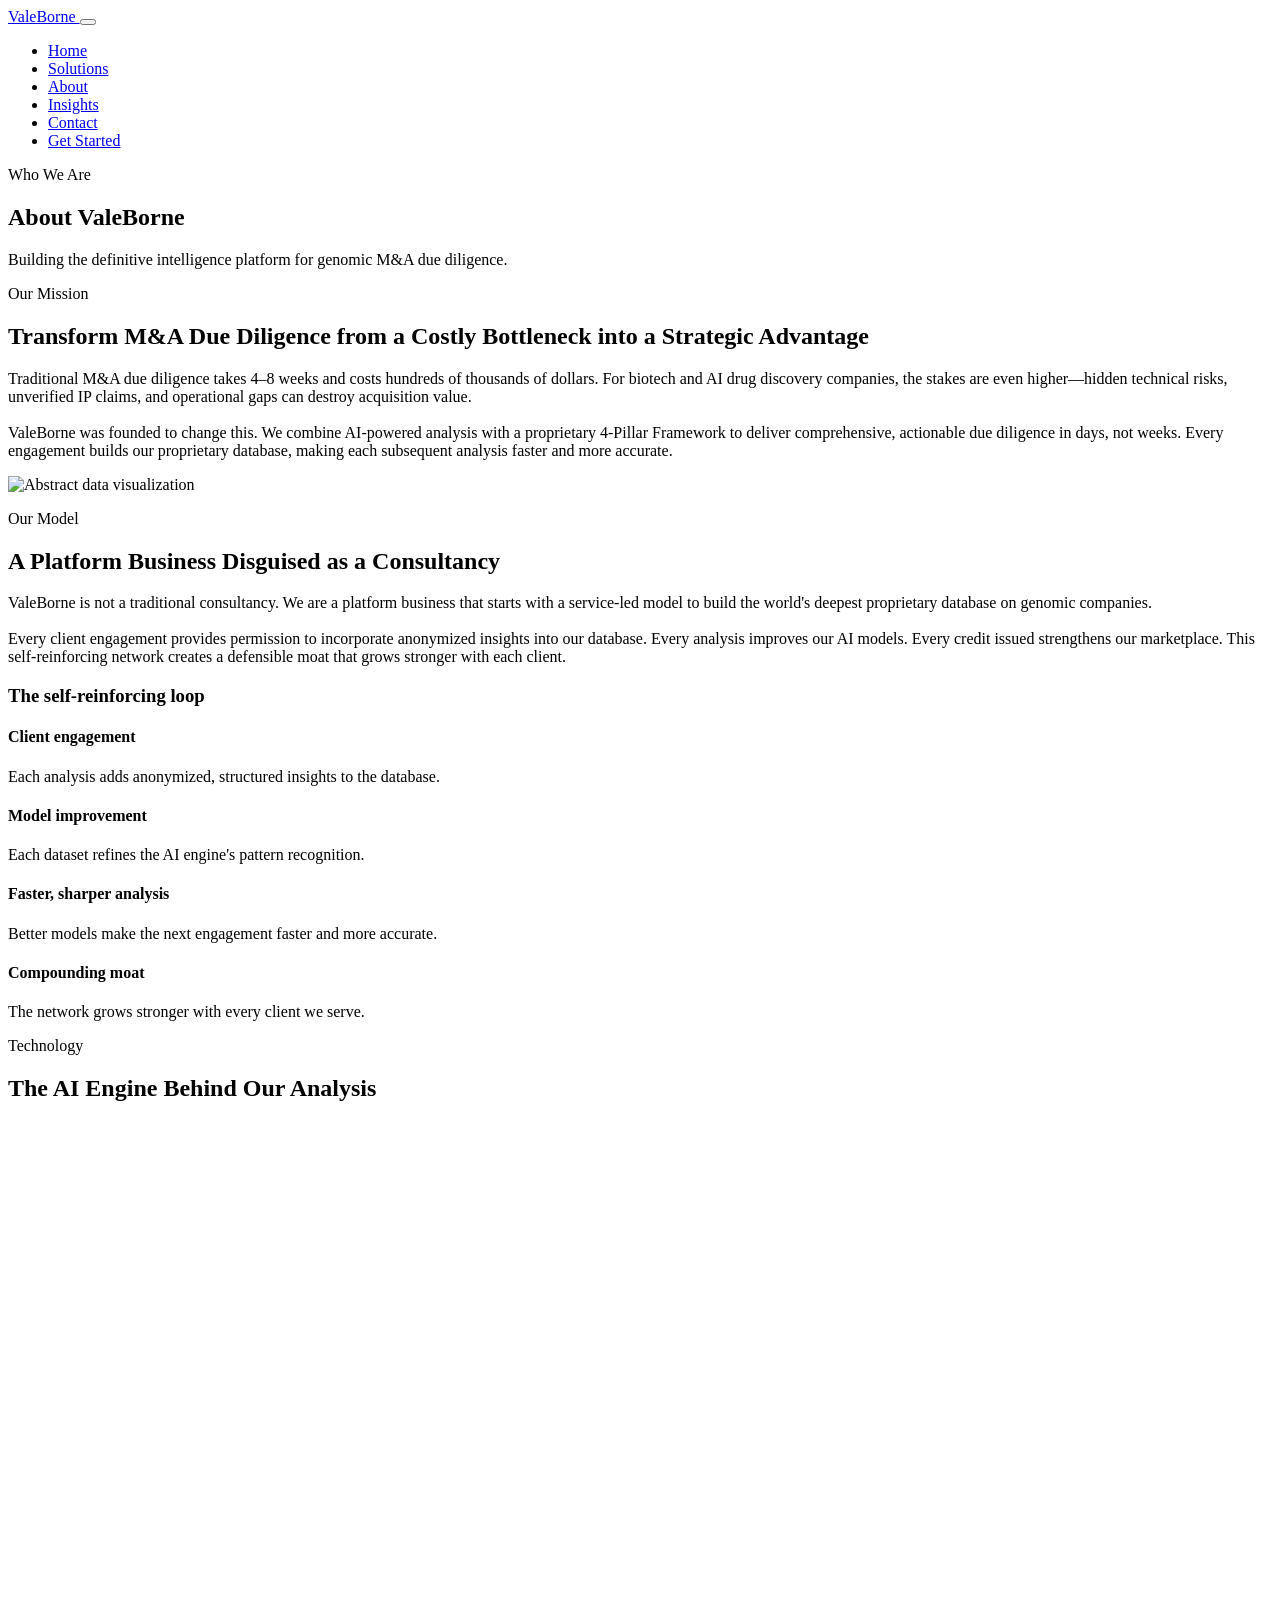
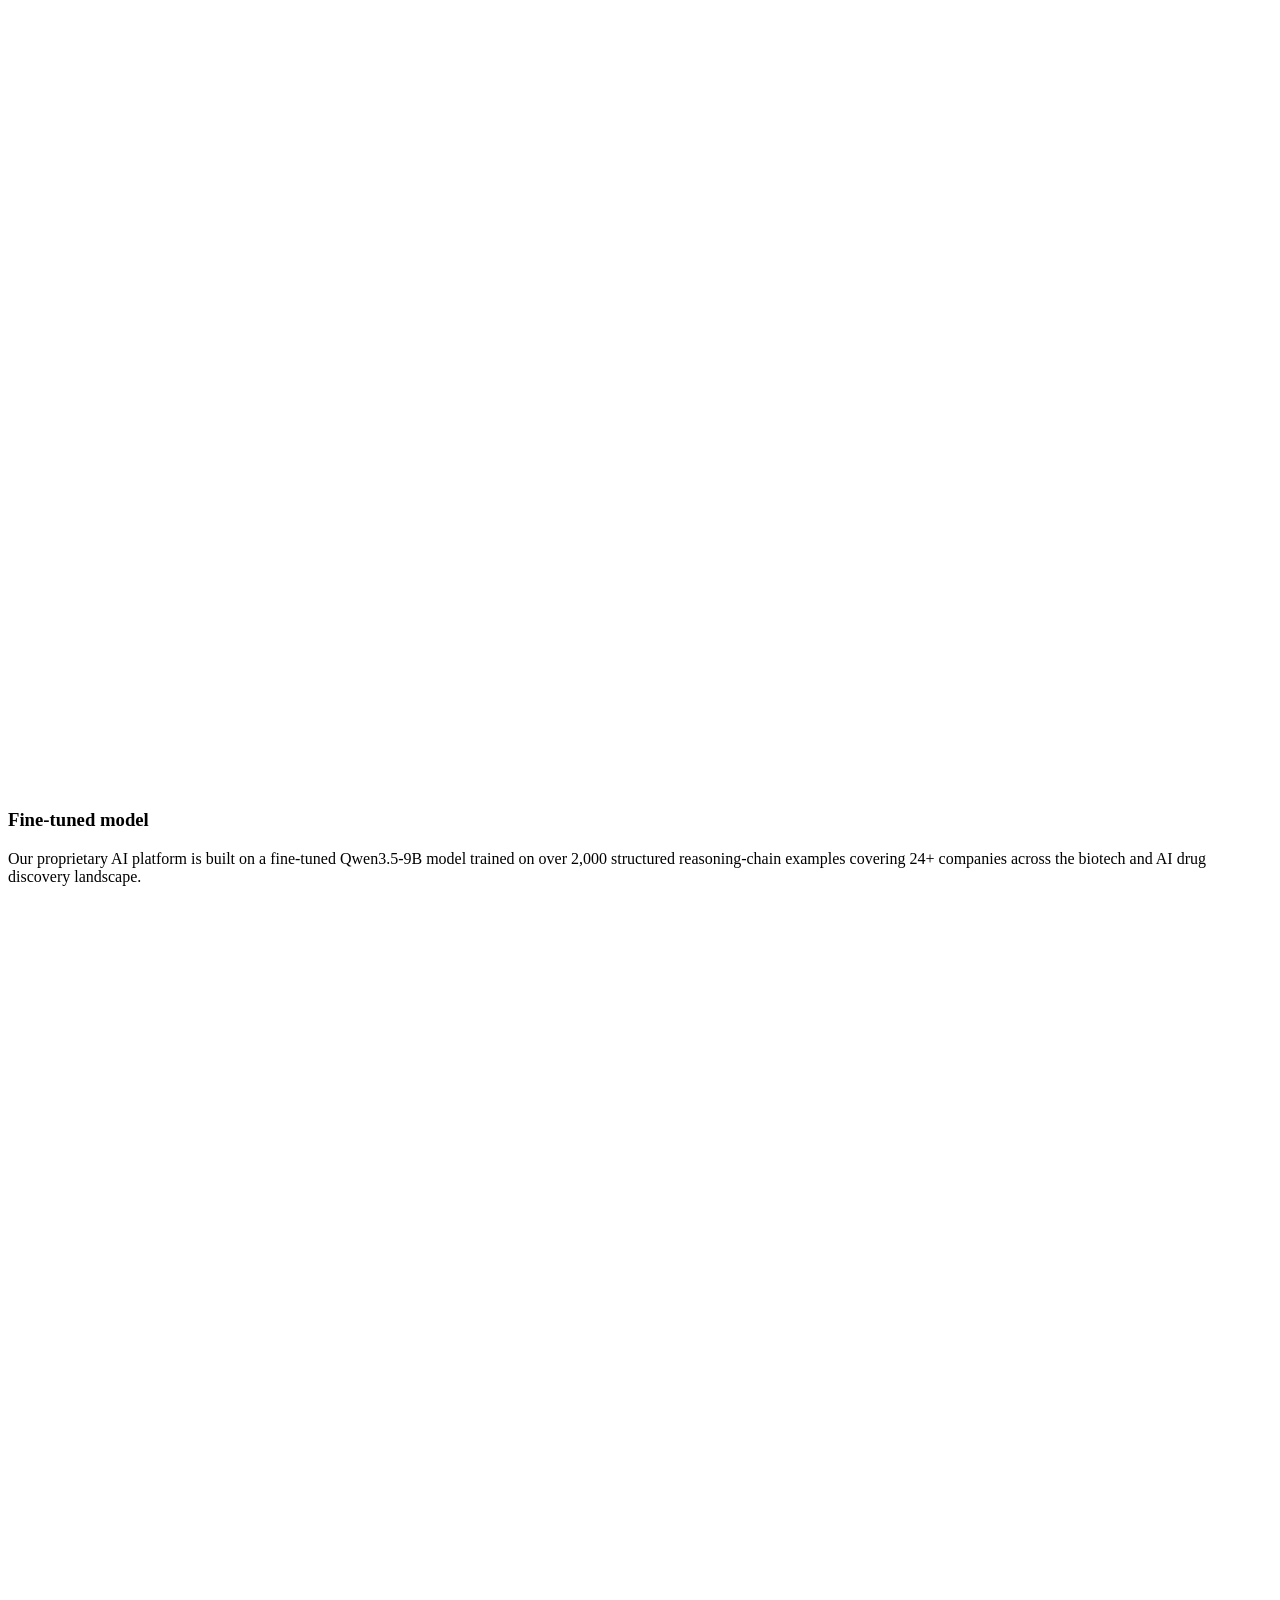
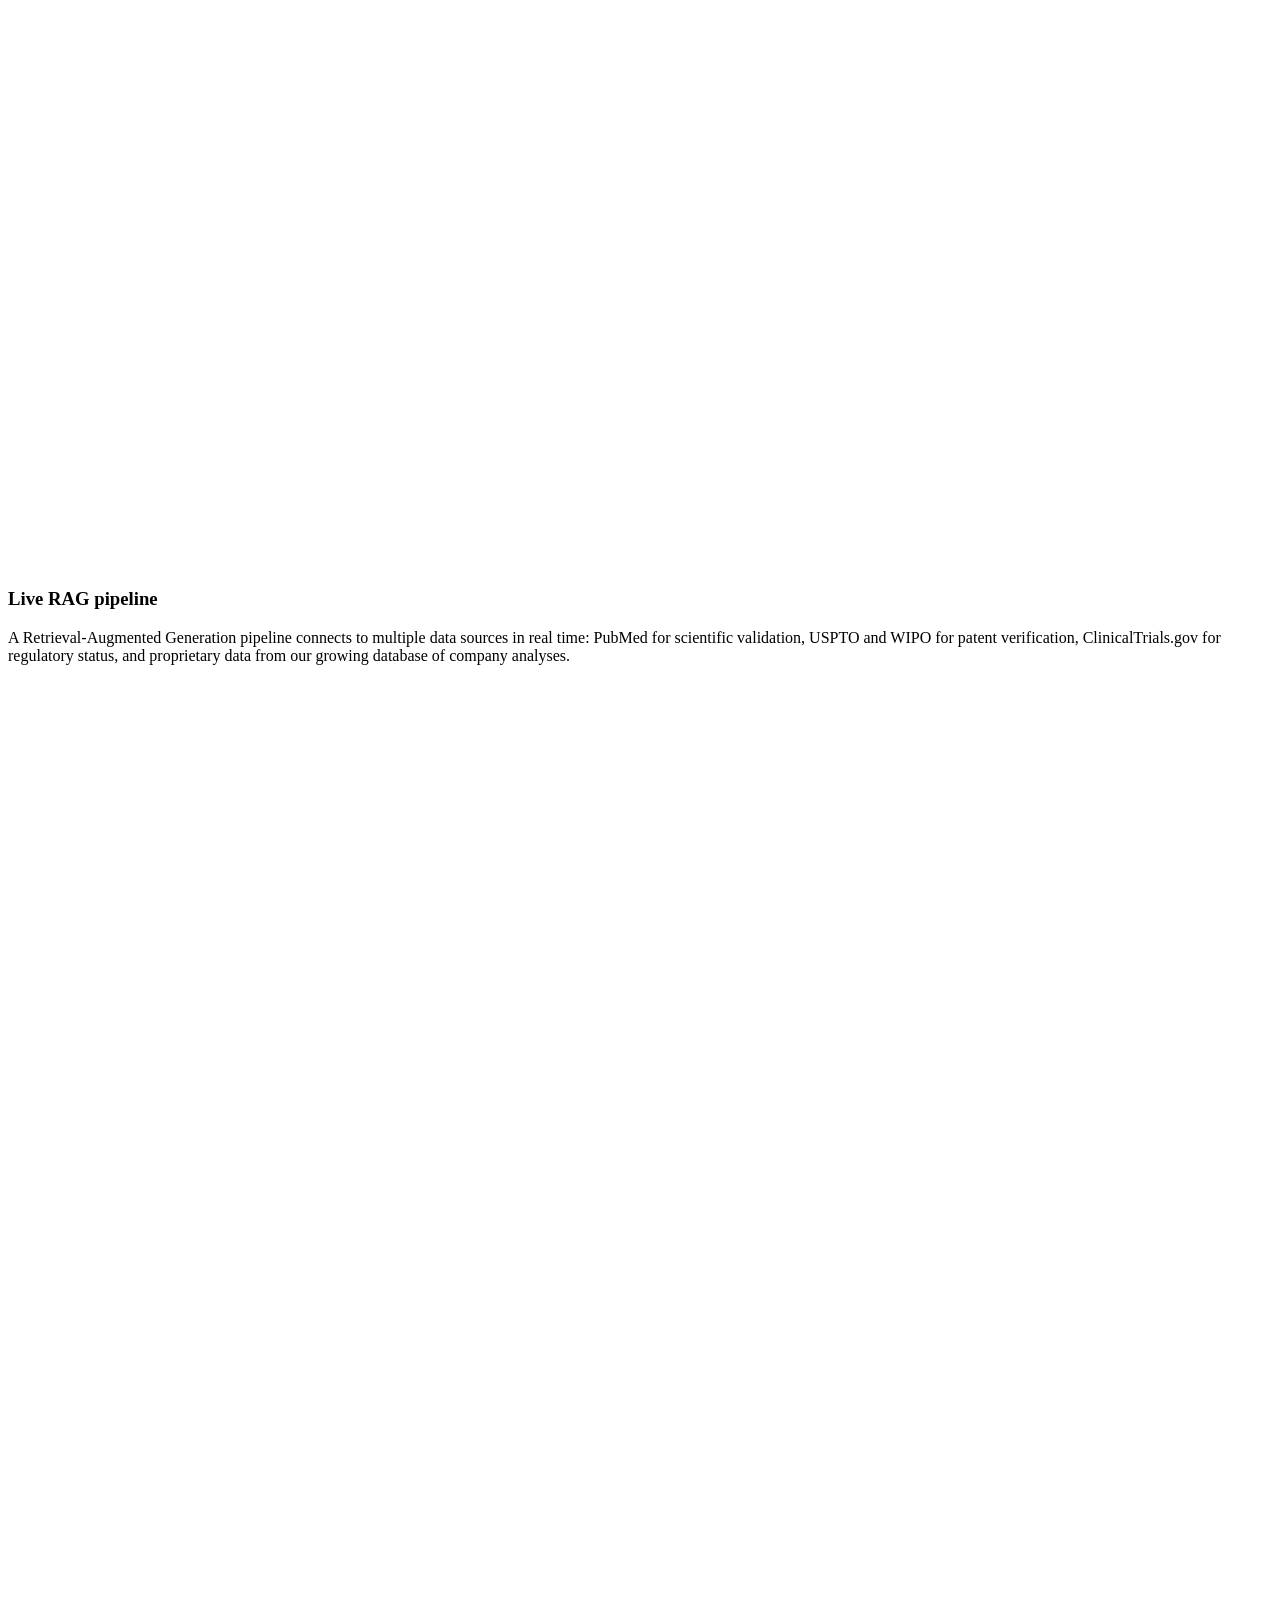
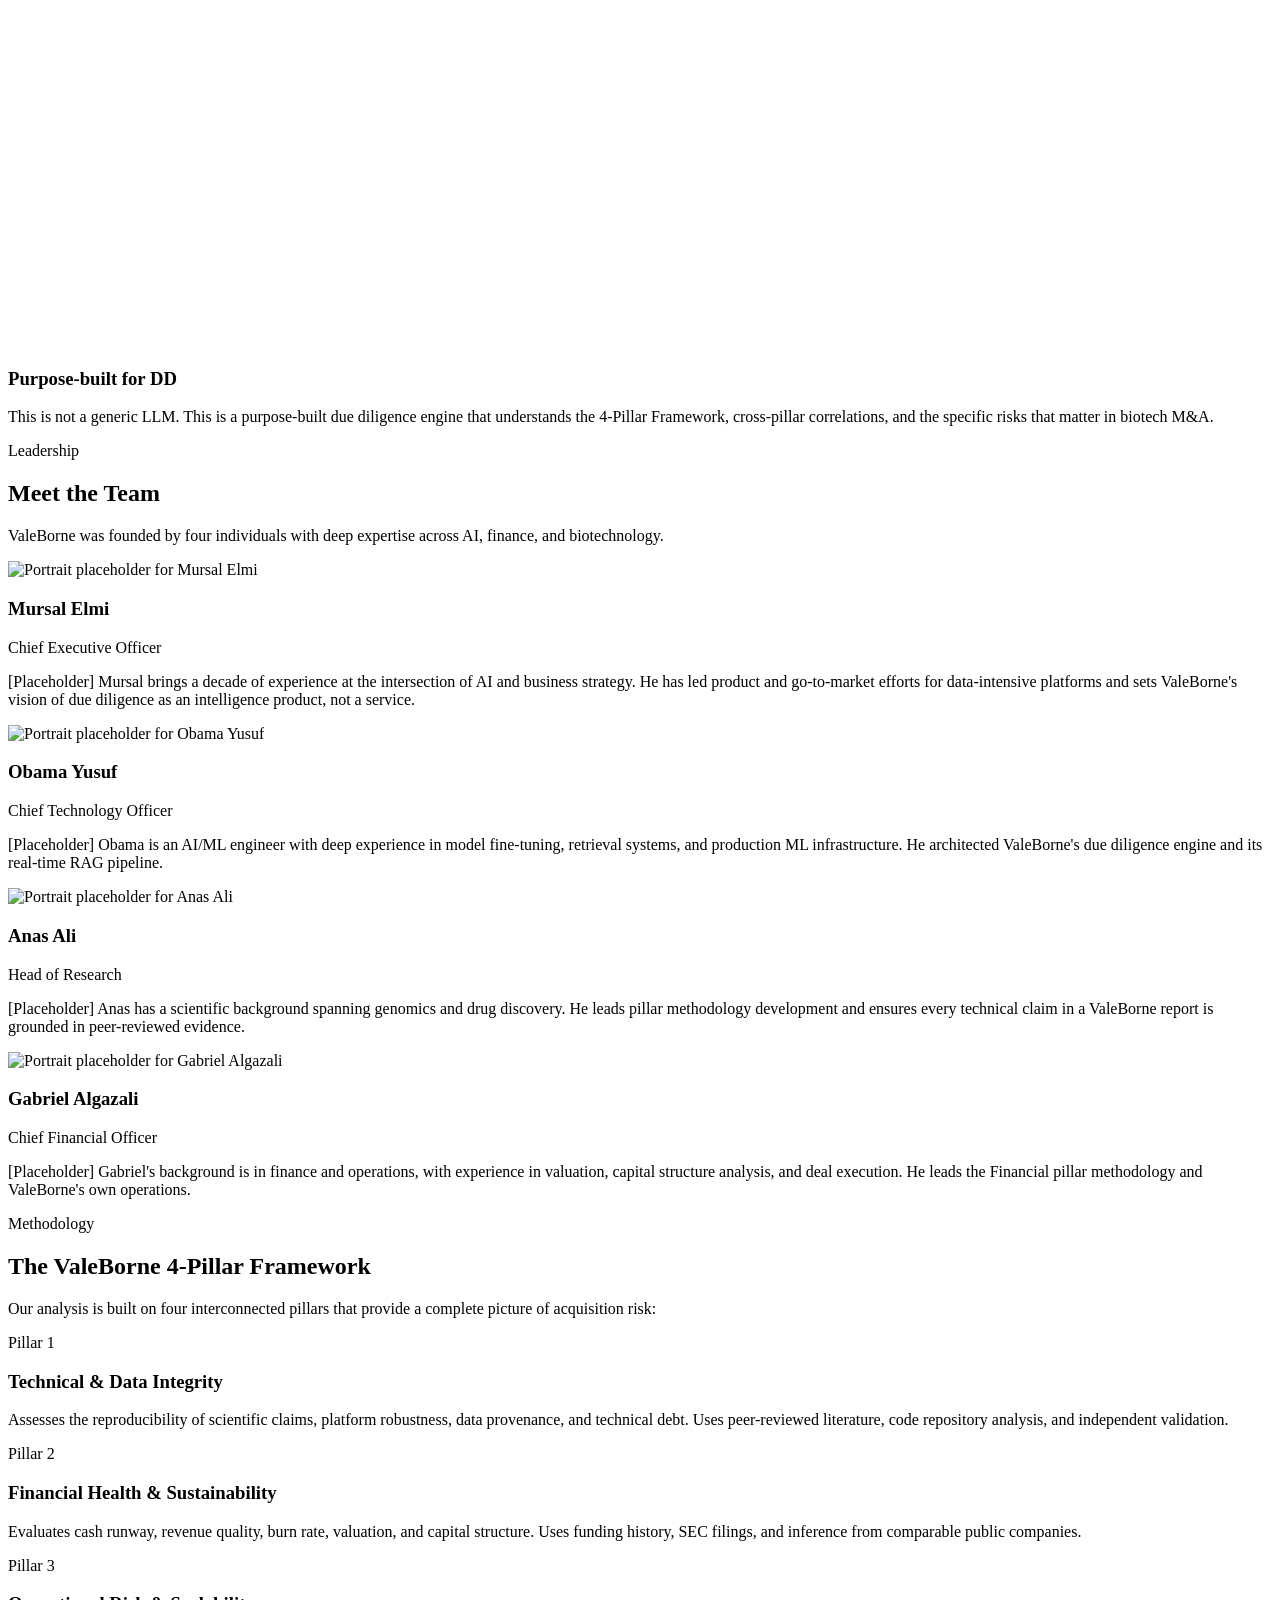
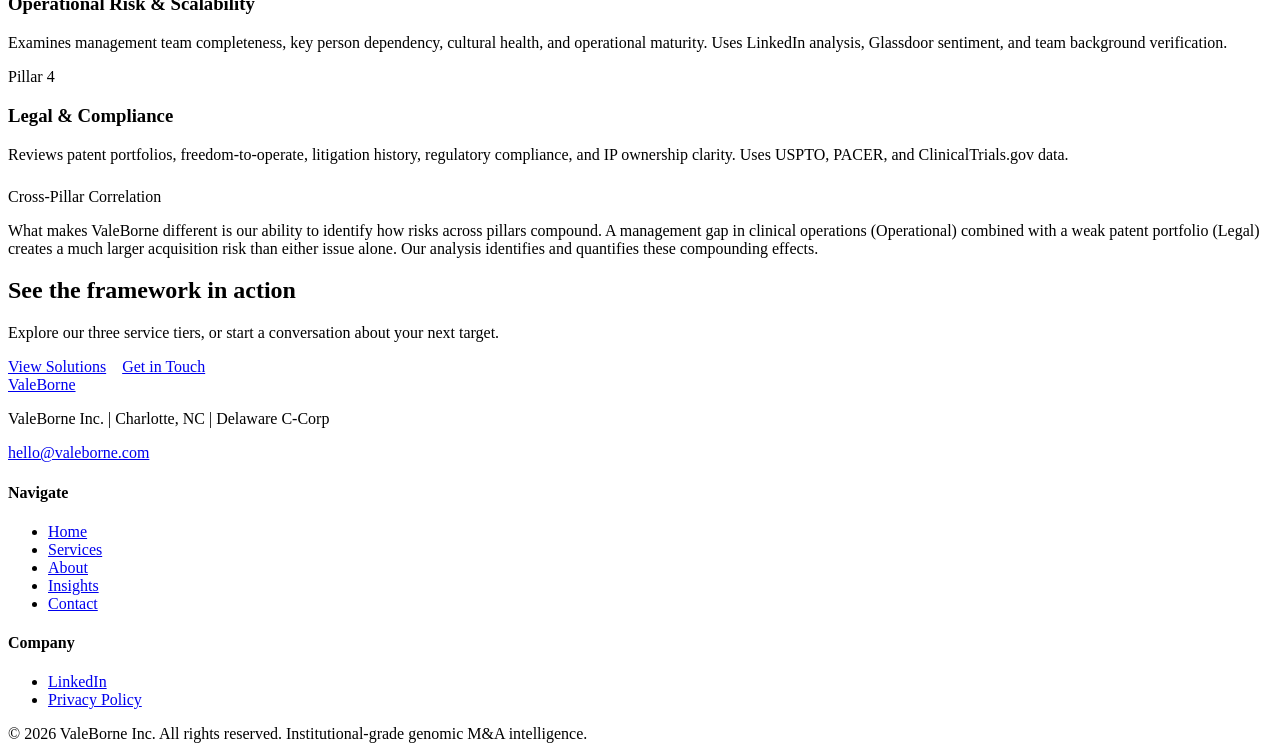
==== commit c603bd5c: "Add files via upload" ====
--- a/about.html
+++ b/about.html
@@ -1,298 +1,255 @@
 <!DOCTYPE html>
 <html lang="en">
 <head>
-  <meta charset="UTF-8" />
-  <meta name="viewport" content="width=device-width, initial-scale=1.0" />
-  <title>About – ValeBorne Inc.</title>
-  <meta name="description" content="Learn about ValeBorne's story, our four-pillar due diligence methodology, and the founding team behind genomic M&A intelligence." />
-  <link rel="preconnect" href="https://fonts.googleapis.com" />
-  <link rel="preconnect" href="https://fonts.gstatic.com" crossorigin />
-  <link href="https://fonts.googleapis.com/css2?family=Inter:wght@300;400;500;600;700;800&family=Merriweather:ital,wght@0,300;0,400;0,700;1,300;1,400&display=swap" rel="stylesheet" />
-  <link rel="stylesheet" href="styles.css" />
+  <meta charset="UTF-8">
+  <meta name="viewport" content="width=device-width, initial-scale=1.0">
+  <title>About | ValeBorne Inc.</title>
+  <meta name="description" content="ValeBorne is building the definitive intelligence platform for genomic M&A due diligence. Learn about our mission, AI engine, team, and 4-Pillar Framework.">
+
+  <link rel="preconnect" href="https://fonts.googleapis.com">
+  <link rel="preconnect" href="https://fonts.gstatic.com" crossorigin>
+  <link href="https://fonts.googleapis.com/css2?family=Inter:wght@400;500;600;700;800&display=swap" rel="stylesheet">
+
+  <link rel="stylesheet" href="css/style.css">
 </head>
 <body>
 
-<div id="page-fade"></div>
-
-<!-- ══════════════════════════════════════
-     NAVIGATION
-══════════════════════════════════════ -->
-<header>
-  <nav class="site-nav" id="site-nav" aria-label="Main navigation">
+  <!-- ================= HEADER ================= -->
+  <header class="site-header">
+    <div class="container nav-inner">
+      <a href="index.html" class="logo" aria-label="ValeBorne home">
+        <span class="logo-mark" aria-hidden="true"><span></span><span></span><span></span><span></span></span>
+        ValeBorne
+      </a>
+      <button class="menu-toggle" aria-expanded="false" aria-label="Toggle navigation menu">
+        <span></span><span></span><span></span>
+      </button>
+      <ul class="nav-links">
+        <li><a href="index.html">Home</a></li>
+        <li><a href="services.html">Solutions</a></li>
+        <li><a href="about.html" class="active" aria-current="page">About</a></li>
+        <li><a href="insights.html">Insights</a></li>
+        <li><a href="contact.html">Contact</a></li>
+        <li><a href="contact.html" class="btn btn-primary btn-nav">Get Started</a></li>
+      </ul>
+    </div>
+  </header>
+
+  <main>
+
+    <!-- ================= PAGE HERO ================= -->
+    <section class="hero page-hero">
+      <div class="container">
+        <p class="eyebrow reveal">Who We Are</p>
+        <h1 class="reveal">About ValeBorne</h1>
+        <p class="sub reveal d1">Building the definitive intelligence platform for genomic M&amp;A due diligence.</p>
+      </div>
+    </section>
+
+    <!-- ================= MISSION ================= -->
+    <section class="section">
+      <div class="container">
+        <div class="section-head reveal">
+          <p class="eyebrow">Our Mission</p>
+          <h2>Transform M&amp;A Due Diligence from a Costly Bottleneck into a Strategic Advantage</h2>
+        </div>
+        <div class="card-grid cols-2">
+          <div class="reveal">
+            <p style="color:var(--text-2); margin-bottom:18px;">Traditional M&amp;A due diligence takes 4–8 weeks and costs hundreds of thousands of dollars. For biotech and AI drug discovery companies, the stakes are even higher—hidden technical risks, unverified IP claims, and operational gaps can destroy acquisition value.</p>
+            <p style="color:var(--text-2);">ValeBorne was founded to change this. We combine AI-powered analysis with a proprietary 4-Pillar Framework to deliver comprehensive, actionable due diligence in days, not weeks. Every engagement builds our proprietary database, making each subsequent analysis faster and more accurate.</p>
+          </div>
+          <div class="reveal d1">
+            <!-- Abstract technology placeholder image -->
+            <img src="https://picsum.photos/seed/valeborne-data/720/440" alt="Abstract data visualization" style="border-radius:var(--radius); border:1px solid var(--border);" loading="lazy">
+          </div>
+        </div>
+      </div>
+    </section>
+
+    <!-- ================= PLATFORM, NOT CONSULTANCY ================= -->
+    <section class="section alt">
+      <div class="container">
+        <div class="section-head reveal">
+          <p class="eyebrow">Our Model</p>
+          <h2>A Platform Business Disguised as a Consultancy</h2>
+        </div>
+        <div class="card-grid cols-2">
+          <div class="reveal">
+            <p style="color:var(--text-2); margin-bottom:18px;">ValeBorne is not a traditional consultancy. We are a platform business that starts with a service-led model to build the world's deepest proprietary database on genomic companies.</p>
+            <p style="color:var(--text-2);">Every client engagement provides permission to incorporate anonymized insights into our database. Every analysis improves our AI models. Every credit issued strengthens our marketplace. This self-reinforcing network creates a defensible moat that grows stronger with each client.</p>
+          </div>
+          <div class="card reveal d1">
+            <h3 style="margin-bottom:18px;">The self-reinforcing loop</h3>
+            <div class="timeline">
+              <div class="step"><h4>Client engagement</h4><p>Each analysis adds anonymized, structured insights to the database.</p></div>
+              <div class="step"><h4>Model improvement</h4><p>Each dataset refines the AI engine's pattern recognition.</p></div>
+              <div class="step"><h4>Faster, sharper analysis</h4><p>Better models make the next engagement faster and more accurate.</p></div>
+              <div class="step"><h4>Compounding moat</h4><p>The network grows stronger with every client we serve.</p></div>
+            </div>
+          </div>
+        </div>
+      </div>
+    </section>
+
+    <!-- ================= TECHNOLOGY ================= -->
+    <section class="section">
+      <div class="container">
+        <div class="section-head reveal">
+          <p class="eyebrow">Technology</p>
+          <h2>The AI Engine Behind Our Analysis</h2>
+        </div>
+        <div class="card-grid cols-3">
+          <div class="card reveal">
+            <div class="icon-chip" aria-hidden="true">
+              <svg viewBox="0 0 24 24" fill="none" stroke-width="2" stroke-linecap="round" stroke-linejoin="round"><rect x="4" y="4" width="16" height="16" rx="2"/><path d="M9 9h6v6H9z"/><path d="M9 1v3M15 1v3M9 20v3M15 20v3M1 9h3M1 15h3M20 9h3M20 15h3"/></svg>
+            </div>
+            <h3>Fine-tuned model</h3>
+            <p>Our proprietary AI platform is built on a fine-tuned Qwen3.5-9B model trained on over 2,000 structured reasoning-chain examples covering 24+ companies across the biotech and AI drug discovery landscape.</p>
+          </div>
+          <div class="card reveal d1">
+            <div class="icon-chip" aria-hidden="true">
+              <svg viewBox="0 0 24 24" fill="none" stroke-width="2" stroke-linecap="round" stroke-linejoin="round"><ellipse cx="12" cy="5" rx="9" ry="3"/><path d="M3 5v14c0 1.66 4 3 9 3s9-1.34 9-3V5"/><path d="M3 12c0 1.66 4 3 9 3s9-1.34 9-3"/></svg>
+            </div>
+            <h3>Live RAG pipeline</h3>
+            <p>A Retrieval-Augmented Generation pipeline connects to multiple data sources in real time: PubMed for scientific validation, USPTO and WIPO for patent verification, ClinicalTrials.gov for regulatory status, and proprietary data from our growing database of company analyses.</p>
+          </div>
+          <div class="card reveal d2">
+            <div class="icon-chip" aria-hidden="true">
+              <svg viewBox="0 0 24 24" fill="none" stroke-width="2" stroke-linecap="round" stroke-linejoin="round"><circle cx="12" cy="12" r="10"/><path d="M12 6v6l4 2"/></svg>
+            </div>
+            <h3>Purpose-built for DD</h3>
+            <p>This is not a generic LLM. This is a purpose-built due diligence engine that understands the 4-Pillar Framework, cross-pillar correlations, and the specific risks that matter in biotech M&amp;A.</p>
+          </div>
+        </div>
+      </div>
+    </section>
+
+    <!-- ================= TEAM ================= -->
+    <section class="section alt">
+      <div class="container">
+        <div class="section-head reveal">
+          <p class="eyebrow">Leadership</p>
+          <h2>Meet the Team</h2>
+          <p>ValeBorne was founded by four individuals with deep expertise across AI, finance, and biotechnology.</p>
+        </div>
+        <div class="card-grid cols-4">
+          <!-- PLACEHOLDER BIOS: replace with real founder backgrounds -->
+          <div class="card team-card reveal">
+            <img src="https://ui-avatars.com/api/?name=Mursal+Elmi&background=1A2332&color=3B82F6&size=176&bold=true" alt="Portrait placeholder for Mursal Elmi" loading="lazy">
+            <h3>Mursal Elmi</h3>
+            <div class="role">Chief Executive Officer</div>
+            <p>[Placeholder] Mursal brings a decade of experience at the intersection of AI and business strategy. He has led product and go-to-market efforts for data-intensive platforms and sets ValeBorne's vision of due diligence as an intelligence product, not a service.</p>
+          </div>
+          <div class="card team-card reveal d1">
+            <img src="https://ui-avatars.com/api/?name=Obama+Yusuf&background=1A2332&color=06B6D4&size=176&bold=true" alt="Portrait placeholder for Obama Yusuf" loading="lazy">
+            <h3>Obama Yusuf</h3>
+            <div class="role">Chief Technology Officer</div>
+            <p>[Placeholder] Obama is an AI/ML engineer with deep experience in model fine-tuning, retrieval systems, and production ML infrastructure. He architected ValeBorne's due diligence engine and its real-time RAG pipeline.</p>
+          </div>
+          <div class="card team-card reveal d2">
+            <img src="https://ui-avatars.com/api/?name=Anas+Ali&background=1A2332&color=3B82F6&size=176&bold=true" alt="Portrait placeholder for Anas Ali" loading="lazy">
+            <h3>Anas Ali</h3>
+            <div class="role">Head of Research</div>
+            <p>[Placeholder] Anas has a scientific background spanning genomics and drug discovery. He leads pillar methodology development and ensures every technical claim in a ValeBorne report is grounded in peer-reviewed evidence.</p>
+          </div>
+          <div class="card team-card reveal d3">
+            <img src="https://ui-avatars.com/api/?name=Gabriel+Algazali&background=1A2332&color=06B6D4&size=176&bold=true" alt="Portrait placeholder for Gabriel Algazali" loading="lazy">
+            <h3>Gabriel Algazali</h3>
+            <div class="role">Chief Financial Officer</div>
+            <p>[Placeholder] Gabriel's background is in finance and operations, with experience in valuation, capital structure analysis, and deal execution. He leads the Financial pillar methodology and ValeBorne's own operations.</p>
+          </div>
+        </div>
+      </div>
+    </section>
+
+    <!-- ================= 4-PILLAR FRAMEWORK ================= -->
+    <section class="section">
+      <div class="container">
+        <div class="section-head reveal">
+          <p class="eyebrow">Methodology</p>
+          <h2>The ValeBorne 4-Pillar Framework</h2>
+          <p>Our analysis is built on four interconnected pillars that provide a complete picture of acquisition risk:</p>
+        </div>
+        <div class="card-grid cols-2">
+          <div class="card reveal">
+            <span class="pillar-tag">Pillar 1</span>
+            <h3>Technical &amp; Data Integrity</h3>
+            <p>Assesses the reproducibility of scientific claims, platform robustness, data provenance, and technical debt. Uses peer-reviewed literature, code repository analysis, and independent validation.</p>
+          </div>
+          <div class="card reveal d1">
+            <span class="pillar-tag">Pillar 2</span>
+            <h3>Financial Health &amp; Sustainability</h3>
+            <p>Evaluates cash runway, revenue quality, burn rate, valuation, and capital structure. Uses funding history, SEC filings, and inference from comparable public companies.</p>
+          </div>
+          <div class="card reveal">
+            <span class="pillar-tag">Pillar 3</span>
+            <h3>Operational Risk &amp; Scalability</h3>
+            <p>Examines management team completeness, key person dependency, cultural health, and operational maturity. Uses LinkedIn analysis, Glassdoor sentiment, and team background verification.</p>
+          </div>
+          <div class="card reveal d1">
+            <span class="pillar-tag">Pillar 4</span>
+            <h3>Legal &amp; Compliance</h3>
+            <p>Reviews patent portfolios, freedom-to-operate, litigation history, regulatory compliance, and IP ownership clarity. Uses USPTO, PACER, and ClinicalTrials.gov data.</p>
+          </div>
+        </div>
+
+        <!-- Cross-pillar correlation callout -->
+        <div class="card reveal" style="margin-top:24px; border-color:rgba(6,182,212,0.45);">
+          <p class="eyebrow" style="margin-bottom:10px;">Cross-Pillar Correlation</p>
+          <p style="color:var(--text-2);">What makes ValeBorne different is our ability to identify how risks across pillars compound. A management gap in clinical operations (Operational) combined with a weak patent portfolio (Legal) creates a much larger acquisition risk than either issue alone. Our analysis identifies and quantifies these compounding effects.</p>
+        </div>
+      </div>
+    </section>
+
+    <!-- ================= CTA BAND ================= -->
+    <section class="cta-band">
+      <div class="container reveal">
+        <h2>See the framework in action</h2>
+        <p>Explore our three service tiers, or start a conversation about your next target.</p>
+        <a href="services.html" class="btn btn-secondary" style="margin-right:12px;">View Solutions</a>
+        <a href="contact.html" class="btn btn-primary">Get in Touch</a>
+      </div>
+    </section>
+
+  </main>
+
+  <!-- ================= FOOTER ================= -->
+  <footer class="site-footer">
     <div class="container">
-      <div class="nav-inner">
-        <a href="index.html" class="nav-logo">Vale<span>Borne</span></a>
-
-        <div class="nav-links">
-          <a href="index.html">Home</a>
-          <a href="services.html">Services</a>
-          <a href="about.html" class="active">About</a>
-          <a href="index.html#consultation">Contact</a>
-        </div>
-        <a href="index.html#consultation" class="btn btn-primary btn-sm nav-cta">
-          Get Your Free Demo Assessment
-        </a>
-
-        <button class="nav-toggle" id="nav-toggle" aria-label="Toggle menu" aria-expanded="false">
-          <span></span><span></span><span></span>
-        </button>
+      <div class="footer-top">
+        <div class="footer-brand">
+          <a href="index.html" class="logo">
+            <span class="logo-mark" aria-hidden="true"><span></span><span></span><span></span><span></span></span>
+            ValeBorne
+          </a>
+          <p>ValeBorne Inc. | Charlotte, NC | Delaware C-Corp</p>
+          <p style="margin-top:10px;"><a href="mailto:hello@valeborne.com">hello@valeborne.com</a></p>
+        </div>
+        <nav class="footer-nav" aria-label="Footer navigation">
+          <h4>Navigate</h4>
+          <ul>
+            <li><a href="index.html">Home</a></li>
+            <li><a href="services.html">Services</a></li>
+            <li><a href="about.html">About</a></li>
+            <li><a href="insights.html">Insights</a></li>
+            <li><a href="contact.html">Contact</a></li>
+          </ul>
+        </nav>
+        <nav class="footer-nav" aria-label="Company links">
+          <h4>Company</h4>
+          <ul>
+            <li><a href="#" rel="noopener">LinkedIn</a></li>
+            <li><a href="#">Privacy Policy</a></li>
+          </ul>
+        </nav>
+      </div>
+      <div class="footer-bottom">
+        <span>© 2026 ValeBorne Inc. All rights reserved.</span>
+        <span>Institutional-grade genomic M&amp;A intelligence.</span>
       </div>
     </div>
-
-    <div class="mobile-menu" id="mobile-menu">
-      <a href="index.html">Home</a>
-      <a href="services.html">Services</a>
-      <a href="about.html">About</a>
-      <a href="index.html#consultation">Contact</a>
-      <a href="index.html#consultation" class="mob-cta">Get Your Free Demo Assessment</a>
-    </div>
-  </nav>
-</header>
-
-<!-- ══════════════════════════════════════
-     PAGE HERO
-══════════════════════════════════════ -->
-<section class="page-hero" aria-labelledby="about-heading">
-  <div class="container">
-    <span class="overline">Who We Are</span>
-    <h1 id="about-heading">About ValeBorne</h1>
-    <p>We exist because the genomic data M&A market deserved a dedicated intelligence firm — one that speaks both the language of science and the language of capital.</p>
-  </div>
-</section>
-
-<!-- ══════════════════════════════════════
-     OUR STORY
-══════════════════════════════════════ -->
-<section class="section" aria-labelledby="story-heading">
-  <div class="container">
-    <div style="max-width: 760px; margin: 0 auto;">
-      <div class="reveal">
-        <span class="overline">Our Story</span>
-        <h2 id="story-heading">Founded at the Intersection of Genomics and M&amp;A</h2>
-        <div class="accent-rule"></div>
-      </div>
-      <div class="reveal reveal-d1">
-        <p>
-          ValeBorne was founded because traditional due diligence fails at the intersection of genomic science and M&amp;A. Most financial analysts lack the scientific literacy to assess a multi-omics data asset. Most scientists lack the forensic financial skills to spot inflated IP valuations or revenue quality issues. The result: acquirers close on risk they cannot see.
-        </p>
-        <p>
-          Our team combines data scientists, financial analysts, and legal experts to deliver the deepest risk assessments available in the genomic data sector. We bring together expertise in regulatory compliance, scientific reproducibility, forensic accounting, and operational due diligence — all applied specifically to genomic data companies.
-        </p>
-        <p>
-          From our base in Charlotte, North Carolina, we serve private equity firms, strategic acquirers, and Big Pharma business development teams navigating one of the most technically complex M&amp;A categories in the market today.
-        </p>
-        <p>
-          Our team has conducted in-depth analyses across a range of companies in the multi-omics, sequencing, and data integration sectors. <a href="index.html#consultation">Contact us for a list of recent engagements.</a>
-        </p>
-      </div>
-    </div>
-  </div>
-</section>
-
-<!-- ══════════════════════════════════════
-     FOUR PILLARS METHODOLOGY
-══════════════════════════════════════ -->
-<section class="section section-alt" aria-labelledby="pillars-heading">
-  <div class="container">
-    <div class="section-header reveal">
-      <span class="overline">Our Methodology</span>
-      <h2 id="pillars-heading">The Four Pillars Framework</h2>
-      <div class="accent-rule centered"></div>
-      <p>Every ValeBorne engagement is structured around four interlocking audit dimensions. No pillar is optional — each one has caught deal-breaking risks that the others would have missed.</p>
-    </div>
-
-    <div class="pillars-grid">
-
-      <!-- Pillar 1 -->
-      <div class="pillar-card reveal reveal-d1">
-        <div class="pillar-number">01</div>
-        <h3>Legal &amp; Compliance</h3>
-        <p style="font-size:.88rem;color:var(--text-muted);margin-bottom:16px;">Regulatory posture and intellectual property integrity.</p>
-        <ul>
-          <li>IP ownership verification — chain of title, assignment agreements, inventor disputes</li>
-          <li>Regulatory compliance review (FDA/EMA, HIPAA, GDPR, CCPA)</li>
-          <li>Contractual risk assessment — customer agreements, licensing terms, exclusivity clauses</li>
-          <li>Freedom-to-operate analysis — third-party patent clearance</li>
-          <li>Litigation and PACER search — active and historical disputes</li>
-        </ul>
-      </div>
-
-      <!-- Pillar 2 -->
-      <div class="pillar-card reveal reveal-d2">
-        <div class="pillar-number">02</div>
-        <h3>Technical &amp; Data Integrity</h3>
-        <p style="font-size:.88rem;color:var(--text-muted);margin-bottom:16px;">Scientific validity and infrastructure robustness.</p>
-        <ul>
-          <li>Data quality metrics — sample size adequacy (&gt;10,000 threshold), reproducibility score (&gt;85%)</li>
-          <li>Infrastructure assessment — architecture scalability, cloud dependency, vendor lock-in</li>
-          <li>API stability and versioning — breaking change history, deprecation risk</li>
-          <li>Version control and data provenance tracking — audit trail integrity</li>
-          <li>Scientific publication review — peer-reviewed validation of core claims</li>
-        </ul>
-      </div>
-
-      <!-- Pillar 3 -->
-      <div class="pillar-card reveal reveal-d3">
-        <div class="pillar-number">03</div>
-        <h3>Financial Health</h3>
-        <p style="font-size:.88rem;color:var(--text-muted);margin-bottom:16px;">Forensic financial analysis beyond standard review.</p>
-        <ul>
-          <li>Burn rate analysis and cash runway modeling (base, stress, downside cases)</li>
-          <li>Revenue quality assessment — customer concentration risk, churn rate, ARR durability</li>
-          <li>Cost structure analysis — COGS, R&amp;D intensity, G&amp;A normalization</li>
-          <li>Forensic accounting ratios — days sales outstanding, accruals analysis, revenue recognition flags</li>
-          <li>Comparable transaction benchmarking — valuation vs. sector precedents</li>
-        </ul>
-      </div>
-
-      <!-- Pillar 4 -->
-      <div class="pillar-card reveal reveal-d4">
-        <div class="pillar-number">04</div>
-        <h3>Operational Risk</h3>
-        <p style="font-size:.88rem;color:var(--text-muted);margin-bottom:16px;">Human capital and process maturity signals.</p>
-        <ul>
-          <li>Team and talent assessment — executive tenure, key-person dependency, turnover signals</li>
-          <li>Process maturity — SOP documentation quality, quality control systems, ISO/GxP compliance</li>
-          <li>Vendor management — single-source dependencies, supply chain concentration risk</li>
-          <li>Scalability assessment — headcount-to-revenue ratios, capacity constraints</li>
-          <li>Culture and retention signals — Glassdoor, LinkedIn tenure data, reference checks</li>
-        </ul>
-      </div>
-
-    </div>
-  </div>
-</section>
-
-<!-- ══════════════════════════════════════
-     FOUNDING TEAM
-══════════════════════════════════════ -->
-<section class="section" aria-labelledby="team-heading">
-  <div class="container">
-    <div class="section-header reveal">
-      <span class="overline">The Team</span>
-      <h2 id="team-heading">Founding Leadership</h2>
-      <div class="accent-rule centered"></div>
-      <p>ValeBorne was built by professionals who understand both the science and the deal. Our founding team brings together strategy, technology, finance, and market development.</p>
-    </div>
-
-    <div class="team-grid">
-
-      <div class="team-card reveal reveal-d1">
-        <div class="team-avatar">CEO</div>
-        <span class="role">Chief Executive Officer</span>
-        <h3>Chief Executive</h3>
-        <p>Ultimate strategy, fundraising, board governance, and external partner relations. Drives ValeBorne's vision and long-term positioning in genomic M&amp;A intelligence.</p>
-      </div>
-
-      <div class="team-card reveal reveal-d2">
-        <div class="team-avatar">CTO</div>
-        <span class="role">Chief Technology Officer</span>
-        <h3>Chief Technology</h3>
-        <p>Technology vision, AI/ML roadmap, and product development. Oversees data pipeline architecture, proprietary scoring models, and platform engineering.</p>
-      </div>
-
-      <div class="team-card reveal reveal-d3">
-        <div class="team-avatar">CFO</div>
-        <span class="role">Chief Financial Officer</span>
-        <h3>Chief Financial</h3>
-        <p>Financial strategy, forensic modeling, cash flow management, and investor relations. Leads all financial pillar assessments in client engagements.</p>
-      </div>
-
-      <div class="team-card reveal reveal-d4">
-        <div class="team-avatar">CMO</div>
-        <span class="role">Chief Marketing Officer</span>
-        <h3>Chief Marketing</h3>
-        <p>Brand strategy, customer acquisition, and go-to-market execution. Builds ValeBorne's presence as the definitive intelligence brand in genomic M&amp;A.</p>
-      </div>
-
-    </div>
-  </div>
-</section>
-
-<!-- ══════════════════════════════════════
-     CTA STRIP
-══════════════════════════════════════ -->
-<section class="section section-dark" aria-label="Call to action">
-  <div class="container" style="text-align: center;">
-    <div class="reveal">
-      <span class="overline">Get Started</span>
-      <h2 style="color: var(--white); margin-bottom: 16px;">Ready to Protect Your Next Deal?</h2>
-      <p style="color: rgba(255,255,255,.65); max-width: 520px; margin: 0 auto 32px; font-size: .95rem;">
-        Book a 15-minute discovery call. We'll scope the right engagement for your deal timeline — and run a complimentary demo assessment to show you what we find.
-      </p>
-      <a href="index.html#consultation" class="btn btn-primary" style="margin-right: 14px;">Request a Consultation</a>
-      <a href="services.html" class="btn btn-outline-white">View Services &amp; Pricing</a>
-    </div>
-  </div>
-</section>
-
-<!-- ══════════════════════════════════════
-     FOOTER
-══════════════════════════════════════ -->
-<footer class="site-footer" aria-label="Site footer">
-  <div class="container">
-    <div class="footer-inner">
-      <div class="footer-brand">
-        <a href="index.html" class="nav-logo">Vale<span>Borne</span></a>
-        <p>Genomic M&amp;A intelligence for firms that cannot afford to inherit risk. Charlotte, North Carolina.</p>
-      </div>
-      <div class="footer-links">
-        <h4>Navigation</h4>
-        <a href="index.html">Home</a>
-        <a href="services.html">Services</a>
-        <a href="about.html">About</a>
-        <a href="index.html#consultation">Contact</a>
-      </div>
-      <div class="footer-links">
-        <h4>Services</h4>
-        <a href="services.html#rfa">Red Flag Audit</a>
-        <a href="services.html#ddd">Deep Due Diligence</a>
-        <a href="services.html#unbundled">Unbundled Components</a>
-        <a href="services.html#tiers">Portfolio Tiers</a>
-      </div>
-      <div class="footer-links">
-        <h4>Contact</h4>
-        <a href="mailto:hello@valeborne.com">hello@valeborne.com</a>
-        <a href="index.html#consultation">Book a Discovery Call</a>
-      </div>
-    </div>
-    <div class="footer-bottom">
-      <p>© 2026 ValeBorne Inc. All rights reserved. Delaware C-Corporation. Charlotte, NC.</p>
-      <div class="footer-social">
-        <a href="#" aria-label="ValeBorne on LinkedIn" title="LinkedIn">in</a>
-      </div>
-    </div>
-  </div>
-</footer>
-
-<script>
-  const nav = document.getElementById('site-nav');
-  window.addEventListener('scroll', () => {
-    nav.classList.toggle('scrolled', window.scrollY > 20);
-  });
-
-  const toggle = document.getElementById('nav-toggle');
-  const mobileMenu = document.getElementById('mobile-menu');
-  toggle.addEventListener('click', () => {
-    const open = mobileMenu.classList.toggle('open');
-    toggle.setAttribute('aria-expanded', open);
-  });
-  mobileMenu.querySelectorAll('a').forEach(link => {
-    link.addEventListener('click', () => {
-      mobileMenu.classList.remove('open');
-      toggle.setAttribute('aria-expanded', false);
-    });
-  });
-
-  const revealObserver = new IntersectionObserver((entries) => {
-    entries.forEach(entry => {
-      if (entry.isIntersecting) {
-        entry.target.classList.add('visible');
-        revealObserver.unobserve(entry.target);
-      }
-    });
-  }, { threshold: 0.1, rootMargin: '0px 0px -40px 0px' });
-  document.querySelectorAll('.reveal').forEach(el => revealObserver.observe(el));
-</script>
+  </footer>
+
+  <script src="js/main.js"></script>
 </body>
 </html>
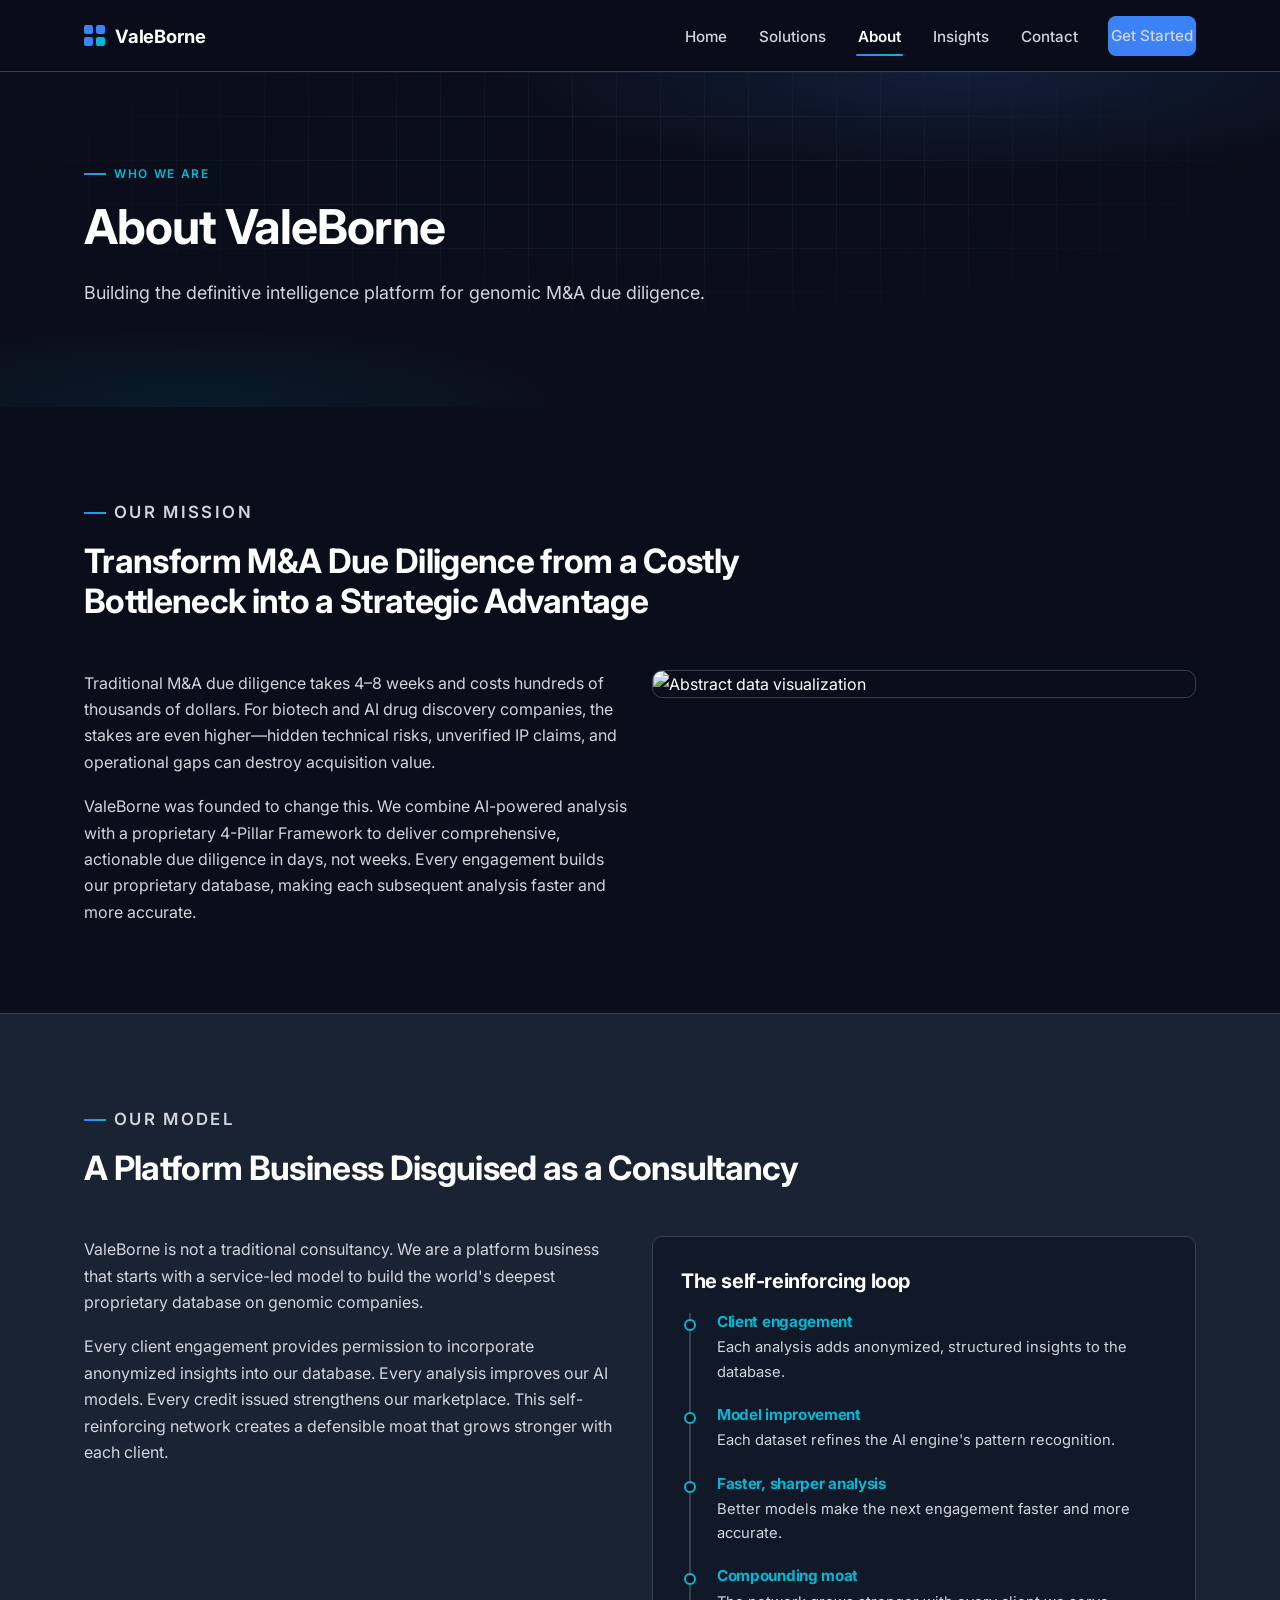
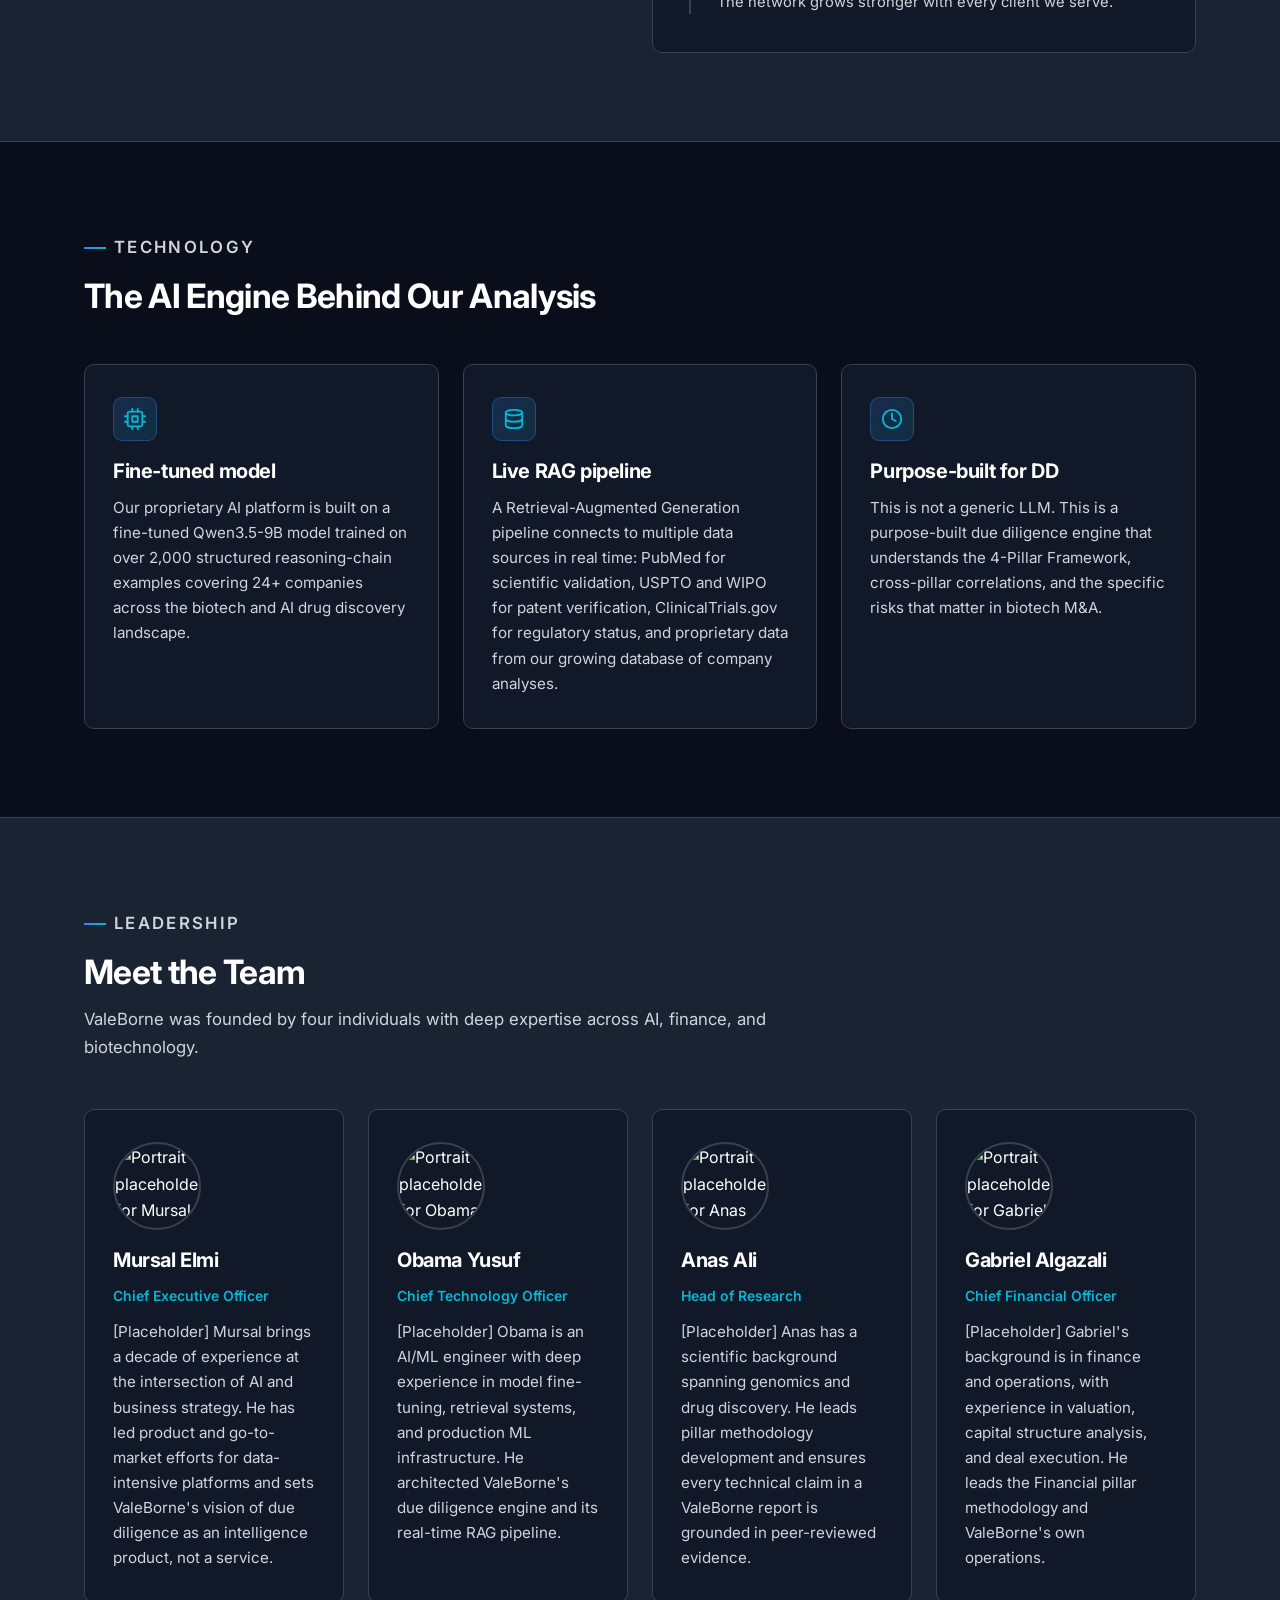
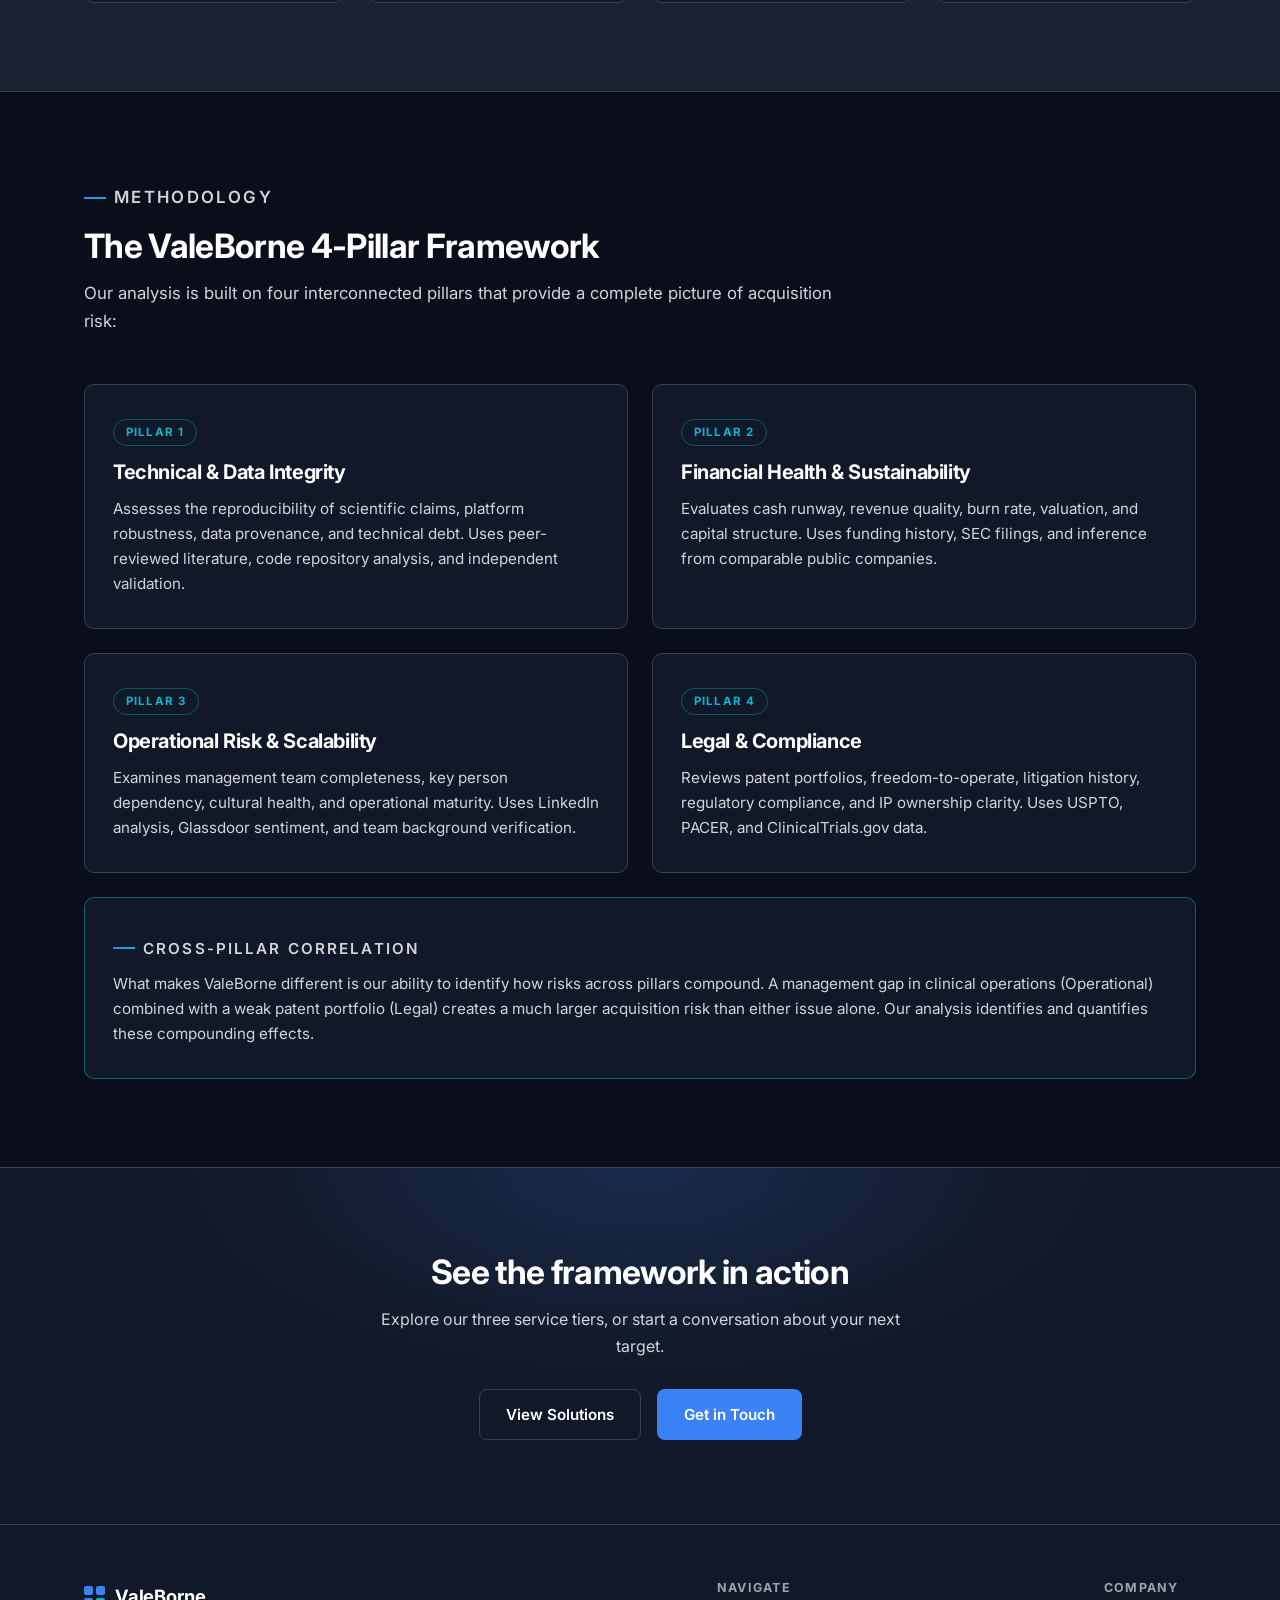
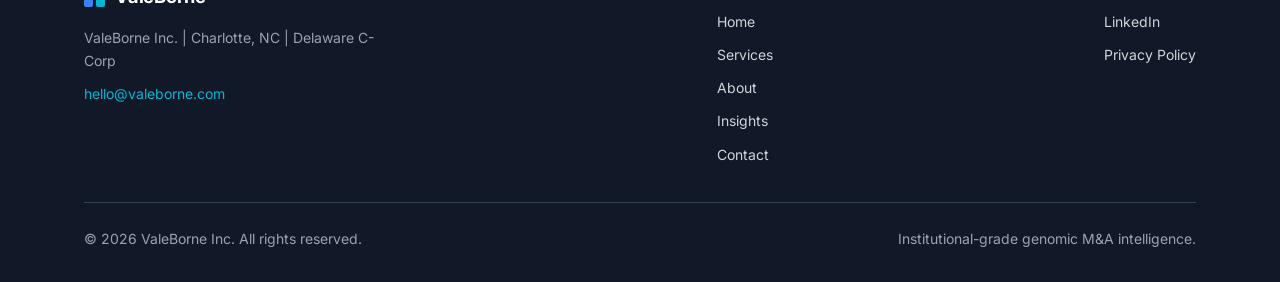
==== commit 41ed86c7: "Add files via upload" ====
--- a/about.html
+++ b/about.html
@@ -10,7 +10,645 @@
   <link rel="preconnect" href="https://fonts.gstatic.com" crossorigin>
   <link href="https://fonts.googleapis.com/css2?family=Inter:wght@400;500;600;700;800&display=swap" rel="stylesheet">
 
-  <link rel="stylesheet" href="css/style.css">
+  <style>
+/* ==========================================================================
+   ValeBorne Inc. — Shared Stylesheet
+   --------------------------------------------------------------------------
+   CUSTOMIZATION: All brand colors, spacing, and type sizes are defined as
+   CSS variables in :root below. Change them once, and every page updates.
+   ========================================================================== */
+
+:root {
+  /* ---- Brand colors (edit here to re-theme the whole site) ---- */
+  --bg:          #0A0E1A;   /* Primary dark navy background */
+  --bg-2:        #1A2332;   /* Secondary, slightly lighter panels */
+  --bg-3:        #111827;   /* Deep charcoal (cards, footer) */
+  --accent:      #3B82F6;   /* Slate blue — primary accent / CTAs */
+  --accent-2:    #06B6D4;   /* Cyan — secondary accent */
+  --text:        #FFFFFF;   /* Primary text */
+  --text-2:      #D1D5DB;   /* Secondary text */
+  --text-3:      #9CA3AF;   /* Muted text (dates, captions) */
+  --border:      #374151;   /* Borders and dividers */
+
+  /* ---- Type scale ---- */
+  --font: 'Inter', -apple-system, BlinkMacSystemFont, 'Segoe UI', sans-serif;
+  --fs-hero:  clamp(2.2rem, 5vw, 3.6rem);
+  --fs-h1:    clamp(2rem, 4vw, 3rem);
+  --fs-h2:    clamp(1.5rem, 3vw, 2.1rem);
+  --fs-h3:    1.25rem;
+  --fs-body:  1rem;
+  --fs-small: 0.875rem;
+
+  /* ---- Layout ---- */
+  --max-w: 1160px;
+  --radius: 10px;
+  --header-h: 72px;
+}
+
+/* ---- Reset & base ---- */
+*, *::before, *::after { box-sizing: border-box; margin: 0; padding: 0; }
+
+html { scroll-behavior: smooth; }
+
+body {
+  font-family: var(--font);
+  background: var(--bg);
+  color: var(--text);
+  line-height: 1.65;
+  font-size: var(--fs-body);
+  -webkit-font-smoothing: antialiased;
+}
+
+img { max-width: 100%; display: block; }
+
+a { color: var(--accent-2); text-decoration: none; }
+a:hover { text-decoration: underline; }
+
+h1, h2, h3, h4 { line-height: 1.2; font-weight: 700; letter-spacing: -0.02em; }
+
+:focus-visible {
+  outline: 2px solid var(--accent-2);
+  outline-offset: 3px;
+  border-radius: 3px;
+}
+
+.container {
+  max-width: var(--max-w);
+  margin: 0 auto;
+  padding: 0 24px;
+}
+
+/* Eyebrow label above section headings */
+.eyebrow {
+  display: inline-flex;
+  align-items: center;
+  gap: 8px;
+  font-size: 0.75rem;
+  font-weight: 600;
+  letter-spacing: 0.14em;
+  text-transform: uppercase;
+  color: var(--accent-2);
+  margin-bottom: 14px;
+}
+.eyebrow::before {
+  content: "";
+  width: 22px; height: 2px;
+  background: linear-gradient(90deg, var(--accent), var(--accent-2));
+}
+
+/* ==========================================================================
+   HEADER & NAVIGATION
+   ========================================================================== */
+.site-header {
+  position: sticky;
+  top: 0;
+  z-index: 100;
+  height: var(--header-h);
+  background: rgba(10, 14, 26, 0.85);
+  backdrop-filter: blur(12px);
+  -webkit-backdrop-filter: blur(12px);
+  border-bottom: 1px solid var(--border);
+}
+
+.nav-inner {
+  height: var(--header-h);
+  display: flex;
+  align-items: center;
+  justify-content: space-between;
+  gap: 24px;
+}
+
+/* Logo: wordmark + 4-pillar glyph (2x2 grid = the framework) */
+.logo {
+  display: flex;
+  align-items: center;
+  gap: 10px;
+  font-weight: 700;
+  font-size: 1.15rem;
+  color: var(--text);
+  letter-spacing: -0.01em;
+}
+.logo:hover { text-decoration: none; }
+
+.logo-mark {
+  display: grid;
+  grid-template-columns: repeat(2, 9px);
+  grid-template-rows: repeat(2, 9px);
+  gap: 3px;
+}
+.logo-mark span { background: var(--accent); border-radius: 2px; }
+.logo-mark span:last-child { background: var(--accent-2); }
+
+.nav-links {
+  display: flex;
+  align-items: center;
+  gap: 28px;
+  list-style: none;
+}
+.nav-links a {
+  color: var(--text-2);
+  font-size: 0.95rem;
+  font-weight: 500;
+  padding: 6px 2px;
+  position: relative;
+  transition: color 0.2s ease;
+}
+.nav-links a:hover { color: var(--text); text-decoration: none; }
+
+/* Current-page indicator */
+.nav-links a.active { color: var(--text); font-weight: 600; }
+.nav-links a.active::after {
+  content: "";
+  position: absolute;
+  left: 0; right: 0; bottom: -4px;
+  height: 2px;
+  background: linear-gradient(90deg, var(--accent), var(--accent-2));
+  border-radius: 2px;
+}
+
+/* Buttons */
+.btn {
+  display: inline-block;
+  padding: 12px 26px;
+  border-radius: 8px;
+  font-weight: 600;
+  font-size: 0.95rem;
+  border: 1px solid transparent;
+  cursor: pointer;
+  transition: transform 0.18s ease, box-shadow 0.18s ease, background 0.18s ease, border-color 0.18s ease;
+}
+.btn:hover { text-decoration: none; transform: translateY(-2px); }
+
+.btn-primary {
+  background: var(--accent);
+  color: #fff;
+  box-shadow: 0 0 0 rgba(59, 130, 246, 0);
+}
+.btn-primary:hover {
+  background: #2f6fe0;
+  box-shadow: 0 8px 24px rgba(59, 130, 246, 0.35);
+  color: #fff;
+}
+
+.btn-secondary {
+  background: transparent;
+  color: var(--text);
+  border-color: var(--border);
+}
+.btn-secondary:hover { border-color: var(--accent-2); color: var(--accent-2); }
+
+.btn-nav { padding: 10px 20px; font-size: 0.9rem; }
+
+/* Mobile menu toggle (hidden on desktop) */
+.menu-toggle {
+  display: none;
+  background: none;
+  border: 1px solid var(--border);
+  border-radius: 8px;
+  padding: 8px 10px;
+  cursor: pointer;
+}
+.menu-toggle span {
+  display: block;
+  width: 20px; height: 2px;
+  background: var(--text);
+  margin: 4px 0;
+  transition: transform 0.25s ease, opacity 0.25s ease;
+}
+.menu-toggle[aria-expanded="true"] span:nth-child(1) { transform: translateY(6px) rotate(45deg); }
+.menu-toggle[aria-expanded="true"] span:nth-child(2) { opacity: 0; }
+.menu-toggle[aria-expanded="true"] span:nth-child(3) { transform: translateY(-6px) rotate(-45deg); }
+
+/* ==========================================================================
+   PAGE HERO / HEADERS
+   ========================================================================== */
+.hero {
+  position: relative;
+  padding: 110px 0 90px;
+  overflow: hidden;
+  /* Subtle radial glows suggest an intelligence platform, not a brochure */
+  background:
+    radial-gradient(ellipse 60% 50% at 75% 0%, rgba(59, 130, 246, 0.14), transparent 60%),
+    radial-gradient(ellipse 50% 40% at 15% 100%, rgba(6, 182, 212, 0.08), transparent 60%),
+    var(--bg);
+}
+
+/* Faint data-grid overlay — the site's ambient signature */
+.hero::before {
+  content: "";
+  position: absolute;
+  inset: 0;
+  background-image:
+    linear-gradient(rgba(55, 65, 81, 0.22) 1px, transparent 1px),
+    linear-gradient(90deg, rgba(55, 65, 81, 0.22) 1px, transparent 1px);
+  background-size: 44px 44px;
+  mask-image: radial-gradient(ellipse 70% 65% at 50% 30%, black 30%, transparent 75%);
+  -webkit-mask-image: radial-gradient(ellipse 70% 65% at 50% 30%, black 30%, transparent 75%);
+  pointer-events: none;
+}
+
+.hero .container { position: relative; }
+
+.hero h1 {
+  font-size: var(--fs-hero);
+  max-width: 820px;
+  margin-bottom: 22px;
+}
+.hero h1 .grad {
+  background: linear-gradient(92deg, var(--accent) 0%, var(--accent-2) 100%);
+  -webkit-background-clip: text;
+  background-clip: text;
+  color: transparent;
+}
+
+.hero .sub {
+  color: var(--text-2);
+  font-size: 1.12rem;
+  max-width: 680px;
+  margin-bottom: 36px;
+}
+
+.hero-ctas { display: flex; gap: 14px; flex-wrap: wrap; }
+
+/* Compact hero for interior pages */
+.page-hero { padding: 84px 0 64px; }
+.page-hero h1 { font-size: var(--fs-h1); }
+
+/* ==========================================================================
+   SECTIONS & GENERIC BLOCKS
+   ========================================================================== */
+.section { padding: 88px 0; }
+.section.alt { background: var(--bg-2); border-top: 1px solid var(--border); border-bottom: 1px solid var(--border); }
+
+.section-head { max-width: 760px; margin-bottom: 48px; }
+.section-head h2 { font-size: var(--fs-h2); margin-bottom: 14px; }
+.section-head p { color: var(--text-2); font-size: 1.05rem; }
+
+/* Stat highlights (home page) */
+.stats-grid {
+  display: grid;
+  grid-template-columns: repeat(4, 1fr);
+  gap: 20px;
+}
+.stat {
+  background: var(--bg-3);
+  border: 1px solid var(--border);
+  border-radius: var(--radius);
+  padding: 30px 24px;
+  text-align: center;
+}
+.stat .num {
+  font-size: 2rem;
+  font-weight: 800;
+  letter-spacing: -0.02em;
+  background: linear-gradient(92deg, var(--accent), var(--accent-2));
+  -webkit-background-clip: text;
+  background-clip: text;
+  color: transparent;
+}
+.stat .label { color: var(--text-2); font-size: var(--fs-small); margin-top: 6px; }
+
+/* Generic card grid */
+.card-grid { display: grid; gap: 24px; }
+.cols-2 { grid-template-columns: repeat(2, 1fr); }
+.cols-3 { grid-template-columns: repeat(3, 1fr); }
+.cols-4 { grid-template-columns: repeat(4, 1fr); }
+
+.card {
+  background: var(--bg-3);
+  border: 1px solid var(--border);
+  border-radius: var(--radius);
+  padding: 32px 28px;
+  position: relative;
+  transition: transform 0.2s ease, border-color 0.2s ease, box-shadow 0.2s ease;
+}
+.card:hover {
+  transform: translateY(-4px);
+  border-color: rgba(59, 130, 246, 0.55);
+  box-shadow: 0 14px 34px rgba(0, 0, 0, 0.4);
+}
+
+.card h3 { font-size: var(--fs-h3); margin-bottom: 12px; }
+.card p { color: var(--text-2); font-size: 0.95rem; }
+
+/* Icon chip used across cards */
+.icon-chip {
+  width: 44px; height: 44px;
+  display: flex;
+  align-items: center;
+  justify-content: center;
+  border-radius: 9px;
+  margin-bottom: 18px;
+  background: linear-gradient(135deg, rgba(59, 130, 246, 0.18), rgba(6, 182, 212, 0.14));
+  border: 1px solid rgba(59, 130, 246, 0.35);
+}
+.icon-chip svg { width: 22px; height: 22px; stroke: var(--accent-2); }
+
+/* Pillar tag (small numbered label) */
+.pillar-tag {
+  display: inline-block;
+  font-size: 0.72rem;
+  font-weight: 700;
+  letter-spacing: 0.1em;
+  text-transform: uppercase;
+  color: var(--accent-2);
+  border: 1px solid rgba(6, 182, 212, 0.4);
+  border-radius: 999px;
+  padding: 3px 12px;
+  margin-bottom: 14px;
+}
+
+/* ==========================================================================
+   SERVICES / PRICING
+   ========================================================================== */
+.service-card { display: flex; flex-direction: column; }
+
+.service-card .price {
+  font-size: 2rem;
+  font-weight: 800;
+  margin: 8px 0 2px;
+}
+.service-card .meta { color: var(--text-3); font-size: var(--fs-small); margin-bottom: 18px; }
+
+.service-card ul {
+  list-style: none;
+  margin: 16px 0 22px;
+  flex-grow: 1;
+}
+.service-card ul li {
+  color: var(--text-2);
+  font-size: 0.93rem;
+  padding: 7px 0 7px 26px;
+  position: relative;
+  border-bottom: 1px solid rgba(55, 65, 81, 0.4);
+}
+.service-card ul li:last-child { border-bottom: none; }
+.service-card ul li::before {
+  content: "✓";
+  position: absolute;
+  left: 0;
+  color: var(--accent-2);
+  font-weight: 700;
+}
+
+/* Flagship (featured) service */
+.service-card.featured { border-color: var(--accent); }
+.service-card.featured::before {
+  content: "Flagship service";
+  position: absolute;
+  top: -13px; left: 24px;
+  background: var(--accent);
+  color: #fff;
+  font-size: 0.72rem;
+  font-weight: 700;
+  letter-spacing: 0.08em;
+  text-transform: uppercase;
+  padding: 4px 14px;
+  border-radius: 999px;
+}
+
+/* Comparison table */
+.compare-wrap { overflow-x: auto; border: 1px solid var(--border); border-radius: var(--radius); }
+table.compare { width: 100%; border-collapse: collapse; min-width: 640px; background: var(--bg-3); }
+table.compare th, table.compare td {
+  padding: 16px 20px;
+  text-align: left;
+  font-size: 0.93rem;
+  border-bottom: 1px solid var(--border);
+}
+table.compare th {
+  background: var(--bg-2);
+  color: var(--text);
+  font-weight: 600;
+  font-size: 0.85rem;
+  letter-spacing: 0.05em;
+  text-transform: uppercase;
+}
+table.compare td { color: var(--text-2); }
+table.compare td:first-child { color: var(--text); font-weight: 600; }
+table.compare tr:last-child td { border-bottom: none; }
+
+/* Process timeline (day-by-day) */
+.timeline { border-left: 2px solid var(--border); margin: 20px 0 6px 8px; }
+.timeline .step { position: relative; padding: 0 0 22px 26px; }
+.timeline .step:last-child { padding-bottom: 0; }
+.timeline .step::before {
+  content: "";
+  position: absolute;
+  left: -7px; top: 6px;
+  width: 12px; height: 12px;
+  border-radius: 50%;
+  background: var(--bg);
+  border: 2px solid var(--accent-2);
+}
+.timeline .step h4 { font-size: 0.95rem; margin-bottom: 4px; color: var(--accent-2); }
+.timeline .step p { color: var(--text-2); font-size: 0.92rem; }
+
+/* ==========================================================================
+   TEAM
+   ========================================================================== */
+.team-card { text-align: left; }
+.team-card img {
+  width: 88px; height: 88px;
+  border-radius: 50%;
+  border: 2px solid var(--border);
+  margin-bottom: 18px;
+}
+.team-card .role {
+  color: var(--accent-2);
+  font-size: var(--fs-small);
+  font-weight: 600;
+  margin-bottom: 12px;
+}
+
+/* ==========================================================================
+   INSIGHTS / ARTICLES
+   ========================================================================== */
+.article-card { padding: 0; overflow: hidden; display: flex; flex-direction: column; }
+.article-card img { width: 100%; height: 180px; object-fit: cover; }
+.article-body { padding: 26px 26px 28px; display: flex; flex-direction: column; flex-grow: 1; }
+.article-meta { display: flex; align-items: center; gap: 12px; margin-bottom: 12px; }
+.cat-tag {
+  font-size: 0.7rem;
+  font-weight: 700;
+  letter-spacing: 0.08em;
+  text-transform: uppercase;
+  color: var(--accent);
+  background: rgba(59, 130, 246, 0.12);
+  border: 1px solid rgba(59, 130, 246, 0.35);
+  border-radius: 999px;
+  padding: 3px 12px;
+}
+.article-meta time { color: var(--text-3); font-size: 0.8rem; }
+.article-body h3 { font-size: 1.15rem; margin-bottom: 10px; }
+.article-body p { flex-grow: 1; margin-bottom: 16px; }
+.read-more { font-weight: 600; font-size: 0.9rem; }
+.read-more::after { content: " →"; }
+
+/* Newsletter / inline forms */
+.inline-form { display: flex; gap: 12px; max-width: 520px; flex-wrap: wrap; }
+.inline-form input[type="email"] { flex: 1 1 260px; }
+
+/* ==========================================================================
+   FORMS (contact page)
+   ========================================================================== */
+input, select, textarea {
+  width: 100%;
+  background: var(--bg-3);
+  border: 1px solid var(--border);
+  border-radius: 8px;
+  color: var(--text);
+  font-family: var(--font);
+  font-size: 0.95rem;
+  padding: 13px 16px;
+  transition: border-color 0.2s ease, box-shadow 0.2s ease;
+}
+input:focus, select:focus, textarea:focus {
+  outline: none;
+  border-color: var(--accent);
+  box-shadow: 0 0 0 3px rgba(59, 130, 246, 0.18);
+}
+textarea { resize: vertical; min-height: 140px; }
+label {
+  display: block;
+  font-size: var(--fs-small);
+  font-weight: 600;
+  color: var(--text-2);
+  margin-bottom: 7px;
+}
+.form-row { display: grid; grid-template-columns: 1fr 1fr; gap: 20px; }
+.form-group { margin-bottom: 22px; }
+.required { color: var(--accent-2); }
+
+.form-note {
+  display: none;
+  margin-top: 18px;
+  padding: 14px 18px;
+  border-radius: 8px;
+  border: 1px solid rgba(6, 182, 212, 0.5);
+  background: rgba(6, 182, 212, 0.08);
+  color: var(--text);
+  font-size: 0.92rem;
+}
+.form-note.show { display: block; }
+
+/* ==========================================================================
+   CTA BAND
+   ========================================================================== */
+.cta-band {
+  background:
+    radial-gradient(ellipse 55% 90% at 50% 0%, rgba(59, 130, 246, 0.18), transparent 65%),
+    var(--bg-3);
+  border-top: 1px solid var(--border);
+  text-align: center;
+  padding: 84px 0;
+}
+.cta-band h2 { font-size: var(--fs-h2); margin-bottom: 14px; }
+.cta-band p { color: var(--text-2); max-width: 560px; margin: 0 auto 30px; }
+
+/* ==========================================================================
+   FOOTER
+   ========================================================================== */
+.site-footer {
+  background: var(--bg-3);
+  border-top: 1px solid var(--border);
+  padding: 56px 0 32px;
+  font-size: var(--fs-small);
+  color: var(--text-3);
+}
+.footer-top {
+  display: flex;
+  justify-content: space-between;
+  gap: 40px;
+  flex-wrap: wrap;
+  margin-bottom: 36px;
+}
+.footer-brand { max-width: 320px; }
+.footer-brand .logo { margin-bottom: 14px; }
+.footer-nav ul { list-style: none; display: flex; flex-direction: column; gap: 10px; }
+.footer-nav a { color: var(--text-2); }
+.footer-nav a:hover { color: var(--accent-2); }
+.footer-nav h4 {
+  font-size: 0.78rem;
+  text-transform: uppercase;
+  letter-spacing: 0.1em;
+  color: var(--text-3);
+  margin-bottom: 14px;
+}
+.footer-bottom {
+  border-top: 1px solid var(--border);
+  padding-top: 24px;
+  display: flex;
+  justify-content: space-between;
+  gap: 16px;
+  flex-wrap: wrap;
+}
+
+/* ==========================================================================
+   SCROLL-TRIGGERED REVEAL (paired with main.js IntersectionObserver)
+   ========================================================================== */
+.reveal {
+  opacity: 0;
+  transform: translateY(22px);
+  transition: opacity 0.6s ease, transform 0.6s ease;
+}
+.reveal.visible { opacity: 1; transform: translateY(0); }
+/* Optional stagger helpers */
+.reveal.d1 { transition-delay: 0.08s; }
+.reveal.d2 { transition-delay: 0.16s; }
+.reveal.d3 { transition-delay: 0.24s; }
+
+/* Respect users who prefer reduced motion */
+@media (prefers-reduced-motion: reduce) {
+  html { scroll-behavior: auto; }
+  .reveal { opacity: 1; transform: none; transition: none; }
+  .btn, .card { transition: none; }
+}
+
+/* ==========================================================================
+   RESPONSIVE BREAKPOINTS
+   ========================================================================== */
+@media (max-width: 960px) {
+  .cols-4 { grid-template-columns: repeat(2, 1fr); }
+  .cols-3 { grid-template-columns: repeat(2, 1fr); }
+  .stats-grid { grid-template-columns: repeat(2, 1fr); }
+}
+
+@media (max-width: 720px) {
+  .section { padding: 64px 0; }
+  .hero { padding: 76px 0 60px; }
+
+  /* Mobile navigation: collapses into a dropdown panel */
+  .menu-toggle { display: block; }
+  .nav-links {
+    position: absolute;
+    top: var(--header-h);
+    left: 0; right: 0;
+    flex-direction: column;
+    align-items: stretch;
+    gap: 0;
+    background: var(--bg-3);
+    border-bottom: 1px solid var(--border);
+    padding: 8px 24px 20px;
+    display: none;
+  }
+  .nav-links.open { display: flex; }
+  .nav-links li { border-bottom: 1px solid rgba(55, 65, 81, 0.5); }
+  .nav-links li:last-child { border-bottom: none; padding-top: 14px; }
+  .nav-links a { display: block; padding: 14px 2px; }
+  .nav-links a.active::after { display: none; }
+  .nav-links a.active { color: var(--accent-2); }
+
+  .cols-2, .cols-3, .cols-4 { grid-template-columns: 1fr; }
+  .form-row { grid-template-columns: 1fr; }
+  .stats-grid { grid-template-columns: 1fr 1fr; }
+}
+
+@media (max-width: 440px) {
+  .stats-grid { grid-template-columns: 1fr; }
+}
+
+  </style>
 </head>
 <body>
 
@@ -250,6 +888,83 @@
     </div>
   </footer>
 
-  <script src="js/main.js"></script>
+  <script>
+/* ==========================================================================
+   ValeBorne Inc. — Shared JavaScript
+   Handles: mobile navigation, scroll-triggered reveal animations,
+   and demo form submissions (contact + newsletter).
+   No frameworks. No dependencies.
+   ========================================================================== */
+
+(function () {
+  'use strict';
+
+  /* ---- 1. Mobile navigation toggle ---- */
+  const toggle = document.querySelector('.menu-toggle');
+  const navLinks = document.querySelector('.nav-links');
+
+  if (toggle && navLinks) {
+    toggle.addEventListener('click', function () {
+      const isOpen = navLinks.classList.toggle('open');
+      toggle.setAttribute('aria-expanded', String(isOpen));
+    });
+
+    // Close the menu when a link is tapped (mobile UX nicety)
+    navLinks.addEventListener('click', function (e) {
+      if (e.target.tagName === 'A') {
+        navLinks.classList.remove('open');
+        toggle.setAttribute('aria-expanded', 'false');
+      }
+    });
+  }
+
+  /* ---- 2. Scroll-triggered reveal animations ----
+     Elements with the class .reveal fade/slide in when they enter the
+     viewport. Respects prefers-reduced-motion via CSS (see style.css). */
+  const revealEls = document.querySelectorAll('.reveal');
+
+  if ('IntersectionObserver' in window && revealEls.length) {
+    const observer = new IntersectionObserver(
+      function (entries) {
+        entries.forEach(function (entry) {
+          if (entry.isIntersecting) {
+            entry.target.classList.add('visible');
+            observer.unobserve(entry.target); // animate once
+          }
+        });
+      },
+      { threshold: 0.12 }
+    );
+    revealEls.forEach(function (el) { observer.observe(el); });
+  } else {
+    // Fallback for very old browsers: show everything immediately
+    revealEls.forEach(function (el) { el.classList.add('visible'); });
+  }
+
+  /* ---- 3. Demo form handling ----
+     Forms with [data-demo-form] show a confirmation message instead of
+     posting anywhere. Replace with a real backend (Formspree, Netlify
+     Forms, etc.) before launch — see the README. */
+  document.querySelectorAll('form[data-demo-form]').forEach(function (form) {
+    form.addEventListener('submit', function (e) {
+      e.preventDefault();
+
+      // Basic HTML5 validity check
+      if (!form.checkValidity()) {
+        form.reportValidity();
+        return;
+      }
+
+      const note = form.querySelector('.form-note');
+      if (note) {
+        note.classList.add('show');
+        note.setAttribute('role', 'status');
+      }
+      form.reset();
+    });
+  });
+})();
+
+  </script>
 </body>
 </html>
